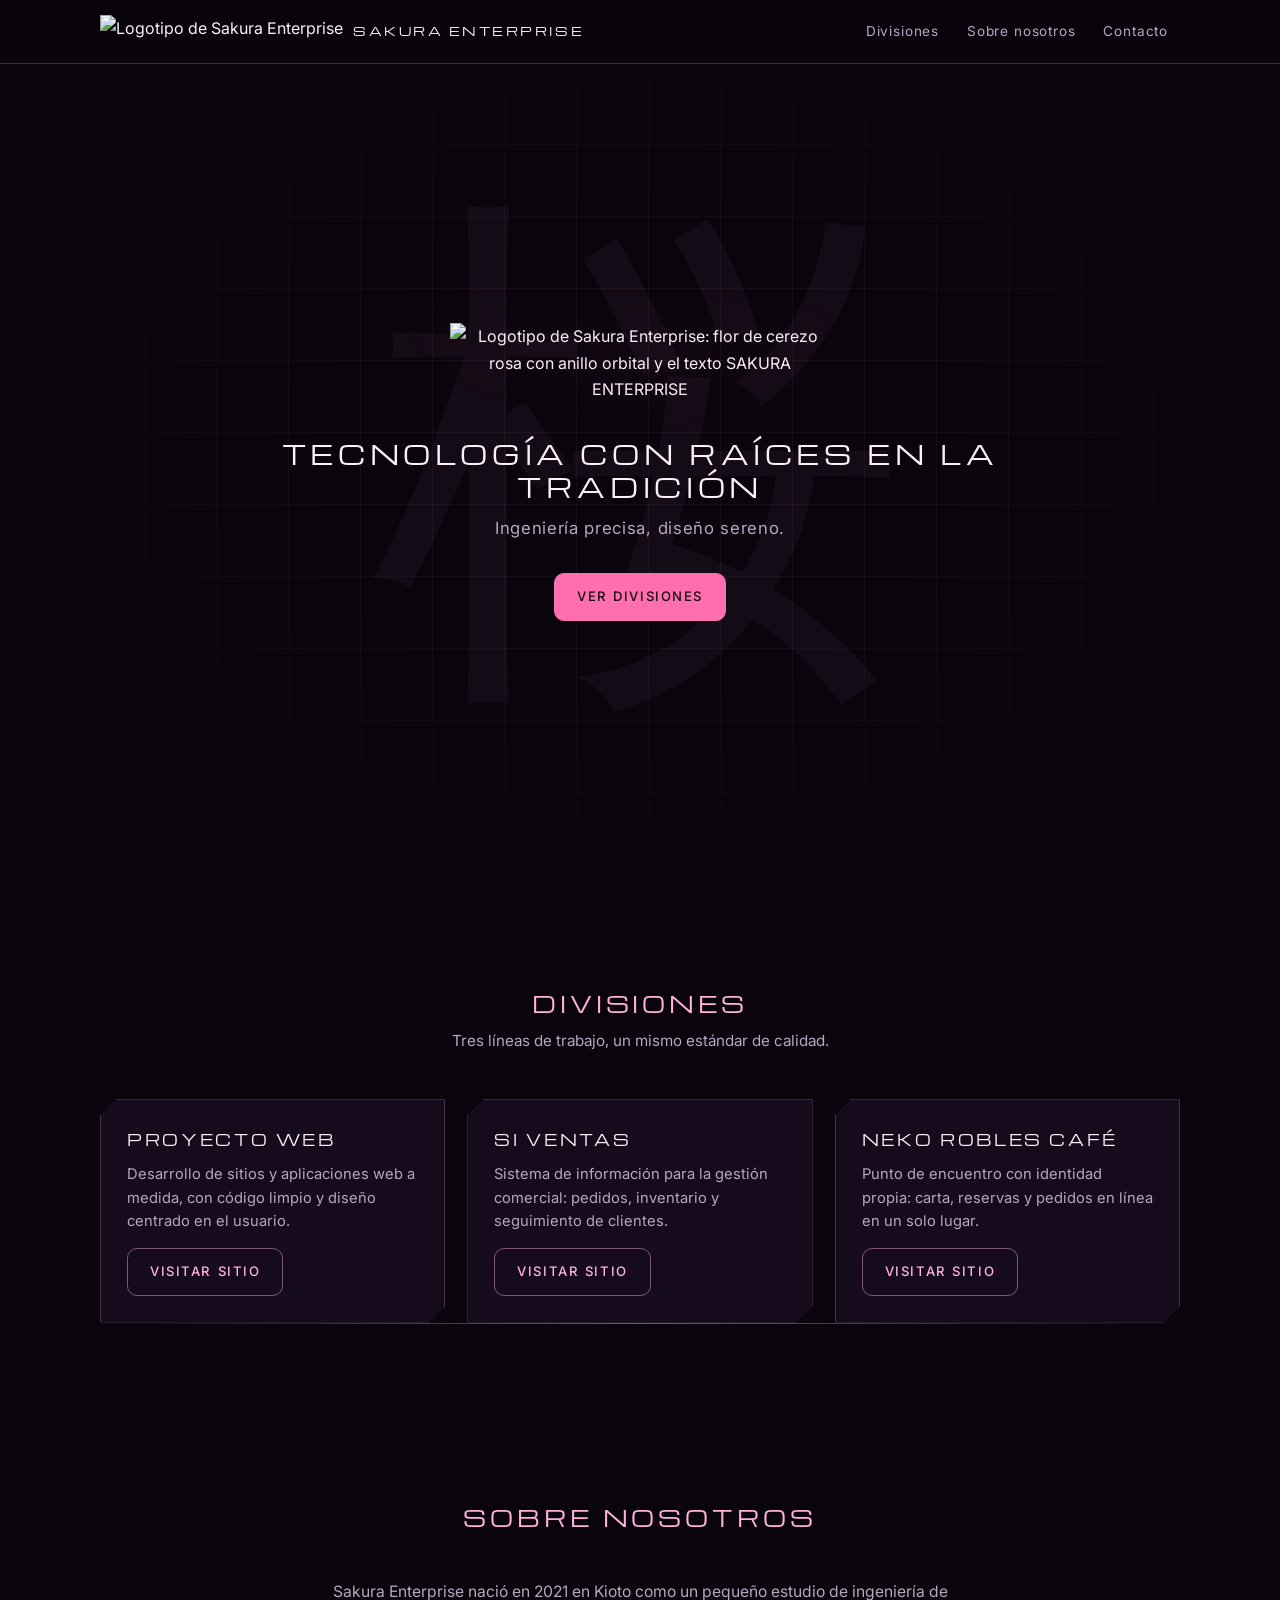
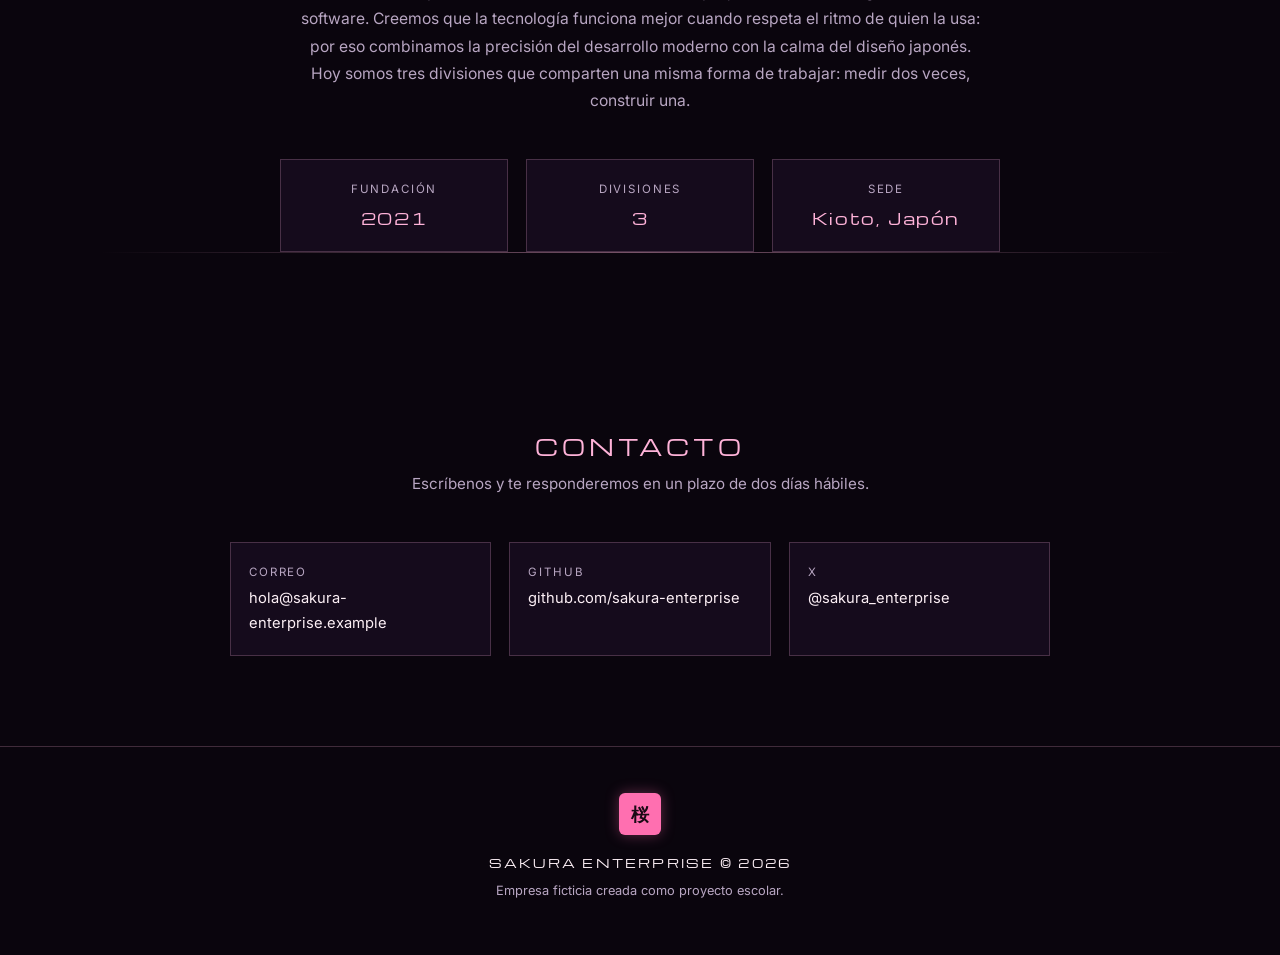
==== sakura-enterprise/index.html @ b8ed8c40 "Add files via upload" ====
<!DOCTYPE html>
<!--
  ============================================================
  Sakura Enterprise — Portal principal (single page)
  ------------------------------------------------------------
  Archivos: index.html · style.css · script.js · logo.png
  Sin frameworks: solo HTML, CSS y un poco de JavaScript.
  Listo para publicar en GitHub Pages.
  ============================================================
-->
<html lang="es">
<head>
  <meta charset="UTF-8">
  <meta name="viewport" content="width=device-width, initial-scale=1.0">
  <title>Sakura Enterprise — Portal</title>
  <meta name="description" content="Sakura Enterprise: tecnología con raíces en la tradición. Portal principal de nuestras divisiones.">

  <!-- Favicon: usa el mismo logo -->
  <link rel="icon" type="image/png" href="logo.png">

  <!-- Tipografías de Google Fonts:
       Michroma  -> títulos (geométrica ancha, como el logo)
       Inter     -> texto corrido (sans-serif sobria) -->
  <link rel="preconnect" href="https://fonts.googleapis.com">
  <link rel="preconnect" href="https://fonts.gstatic.com" crossorigin>
  <link href="https://fonts.googleapis.com/css2?family=Michroma&family=Inter:wght@400;500;600&display=swap" rel="stylesheet">

  <link rel="stylesheet" href="style.css">
</head>
<body>

  <!-- ============ ENCABEZADO FIJO ============ -->
  <header class="site-header" id="inicio">
    <div class="header-inner">
      <a class="brand" href="#inicio" aria-label="Sakura Enterprise, ir al inicio">
        <!-- Logo pequeño en el encabezado -->
        <img class="brand-logo" src="logo.png" alt="Logotipo de Sakura Enterprise">
        <span class="brand-name">SAKURA&nbsp;ENTERPRISE</span>
      </a>

      <nav class="site-nav" aria-label="Navegación principal">
        <a href="#divisiones">Divisiones</a>
        <a href="#nosotros">Sobre nosotros</a>
        <a href="#contacto">Contacto</a>
      </nav>
    </div>
  </header>

  <!-- ============ HERO ============ -->
  <section class="hero" aria-labelledby="hero-title">
    <!-- Kanji decorativo muy tenue en el fondo -->
    <span class="hero-kanji" aria-hidden="true">桜</span>

    <!-- Contenedor de pétalos que caen (lo rellena script.js) -->
    <div class="petals" id="petals" aria-hidden="true"></div>

    <div class="hero-content">
      <!-- Logo grande centrado -->
      <img class="hero-logo" src="logo.png"
           alt="Logotipo de Sakura Enterprise: flor de cerezo rosa con anillo orbital y el texto SAKURA ENTERPRISE">

      <h1 class="hero-title" id="hero-title">Tecnología con raíces en la tradición</h1>
      <p class="hero-sub">Ingeniería precisa, diseño sereno.</p>

      <a class="btn btn-primary" href="#divisiones">Ver divisiones</a>
    </div>
  </section>

  <!-- ============ DIVISIONES ============ -->
  <section class="section" id="divisiones" aria-labelledby="divisiones-title">
    <div class="section-head">
      <h2 class="section-title" id="divisiones-title">Divisiones</h2>
      <p class="section-sub">Tres líneas de trabajo, un mismo estándar de calidad.</p>
    </div>

    <div class="cards">

      <!-- Tarjeta: Proyecto Web -->
      <article class="card">
        <h3 class="card-title">Proyecto Web</h3>
        <!-- Descripción editable: cambia solo esta línea de texto -->
        <p class="card-text">Desarrollo de sitios y aplicaciones web a medida, con código limpio y diseño centrado en el usuario.</p>
        <a class="btn btn-outline" href="https://lemichiw-cyber.github.io/proyecto_web/">Visitar sitio</a>
      </article>

      <!-- Tarjeta: SI Ventas -->
      <article class="card">
        <h3 class="card-title">SI Ventas</h3>
        <p class="card-text">Sistema de información para la gestión comercial: pedidos, inventario y seguimiento de clientes.</p>
        <a class="btn btn-outline" href="https://lemichiw-cyber.github.io/si-ventas-/">Visitar sitio</a>
      </article>

      <!-- Tarjeta: Neko Robles Café -->
      <article class="card">
        <h3 class="card-title">Neko Robles Café</h3>
        <p class="card-text">Punto de encuentro con identidad propia: carta, reservas y pedidos en línea en un solo lugar.</p>
        <a class="btn btn-outline" href="https://lemichiw-cyber.github.io/neko-robles-cafe/">Visitar sitio</a>
      </article>

    </div>
  </section>

  <!-- ============ SOBRE NOSOTROS ============ -->
  <section class="section" id="nosotros" aria-labelledby="nosotros-title">
    <div class="section-head">
      <h2 class="section-title" id="nosotros-title">Sobre nosotros</h2>
    </div>

    <p class="about-text">
      Sakura Enterprise nació en 2021 en Kioto como un pequeño estudio de ingeniería de software.
      Creemos que la tecnología funciona mejor cuando respeta el ritmo de quien la usa: por eso
      combinamos la precisión del desarrollo moderno con la calma del diseño japonés. Hoy somos
      tres divisiones que comparten una misma forma de trabajar: medir dos veces, construir una.
    </p>

    <!-- Tres datos clave -->
    <dl class="stats">
      <div class="stat">
        <dt class="stat-label">Fundación</dt>
        <dd class="stat-value">2021</dd>
      </div>
      <div class="stat">
        <dt class="stat-label">Divisiones</dt>
        <dd class="stat-value">3</dd>
      </div>
      <div class="stat">
        <dt class="stat-label">Sede</dt>
        <dd class="stat-value">Kioto, Japón</dd>
      </div>
    </dl>
  </section>

  <!-- ============ CONTACTO ============ -->
  <section class="section" id="contacto" aria-labelledby="contacto-title">
    <div class="section-head">
      <h2 class="section-title" id="contacto-title">Contacto</h2>
      <p class="section-sub">Escríbenos y te responderemos en un plazo de dos días hábiles.</p>
    </div>

    <div class="contact-grid">
      <a class="contact-item" href="mailto:hola@sakura-enterprise.example">
        <span class="contact-label">Correo</span>
        <span class="contact-value">hola@sakura-enterprise.example</span>
      </a>
      <a class="contact-item" href="https://github.com/" target="_blank" rel="noopener">
        <span class="contact-label">GitHub</span>
        <span class="contact-value">github.com/sakura-enterprise</span>
      </a>
      <a class="contact-item" href="https://x.com/" target="_blank" rel="noopener">
        <span class="contact-label">X</span>
        <span class="contact-value">@sakura_enterprise</span>
      </a>
    </div>
  </section>

  <!-- ============ PIE DE PÁGINA ============ -->
  <footer class="site-footer">
    <!-- Sello hanko: cuadrado rosa con el kanji 桜 -->
    <span class="hanko" aria-hidden="true">桜</span>

    <p class="footer-copy">Sakura Enterprise © 2026</p>
    <p class="footer-note">Empresa ficticia creada como proyecto escolar.</p>
  </footer>

  <script src="script.js"></script>
</body>
</html>
---- sakura-enterprise/style.css ----
/* ============================================================
   Sakura Enterprise — Hoja de estilos
   ------------------------------------------------------------
   Paleta y tipografía definidas como variables en :root.
   Sin frameworks: solo CSS moderno (custom properties,
   grid, flexbox, clamp() y media queries).
   ============================================================ */

/* ---------- 1. VARIABLES ---------- */
:root {
  /* Colores principales (paleta del logo) */
  --bg:            #0A050D;  /* fondo negro violáceo */
  --surface:       #150B1C;  /* superficies morado muy oscuro */
  --surface-2:     #1C1024;  /* superficie un poco más clara (hover) */

  --accent:        #FFB3D9;  /* rosa sakura claro */
  --accent-strong: #FF6FB0;  /* rosa sakura intenso */
  --accent-dim:    rgba(255, 179, 217, 0.14);  /* acento muy suave */

  --text:          #FCEFF5;  /* texto principal, blanco rosado */
  --text-muted:    #B8A6C2;  /* texto secundario, gris lavanda */

  /* Líneas y brillos */
  --line:          rgba(255, 179, 217, 0.22);  /* borde fino rosa */
  --line-strong:   rgba(255, 179, 217, 0.45);
  --glow:          0 0 18px rgba(255, 111, 176, 0.28);

  /* Tipografías */
  --font-title:    'Michroma', 'Orbitron', system-ui, sans-serif;
  --font-body:     'Inter', 'DM Sans', system-ui, sans-serif;

  /* Ritmo y medidas */
  --maxw:          1120px;   /* ancho máximo del contenido */
  --radius:        14px;
  --header-h:      64px;
}

/* ---------- 2. RESET BÁSICO ---------- */
*,
*::before,
*::after { box-sizing: border-box; }

html {
  /* Desplazamiento suave entre secciones (menos de 80 caracteres por línea) */
  scroll-behavior: smooth;
  scroll-padding-top: calc(var(--header-h) + 16px);
}

body {
  margin: 0;
  background-color: var(--bg);
  color: var(--text);
  font-family: var(--font-body);
  font-size: 1rem;
  line-height: 1.65;
  -webkit-font-smoothing: antialiased;
}

img { max-width: 100%; display: block; }

a { color: inherit; text-decoration: none; }

h1, h2, h3 {
  font-family: var(--font-title);
  font-weight: 400;
  /* Títulos con mucho espaciado entre letras */
  letter-spacing: 0.18em;
  text-transform: uppercase;
  line-height: 1.3;
  margin: 0;
}

/* Foco visible con teclado (accesibilidad) */
:focus-visible {
  outline: 2px solid var(--accent);
  outline-offset: 3px;
  border-radius: 4px;
}

/* ---------- 3. ENCABEZADO ---------- */
.site-header {
  position: fixed;
  inset: 0 0 auto 0;
  height: var(--header-h);
  z-index: 100;
  background: rgba(10, 5, 13, 0.82);
  backdrop-filter: blur(10px);
  border-bottom: 1px solid var(--line);
}

.header-inner {
  max-width: var(--maxw);
  height: 100%;
  margin: 0 auto;
  padding: 0 20px;
  display: flex;
  align-items: center;
  justify-content: space-between;
  gap: 16px;
}

.brand {
  display: flex;
  align-items: center;
  gap: 10px;
  min-width: 0;
}

.brand-logo {
  height: 34px;
  width: auto;          /* no deformar el logo */
  flex-shrink: 0;
}

.brand-name {
  font-family: var(--font-title);
  font-size: 0.72rem;
  letter-spacing: 0.22em;
  color: var(--text);
  white-space: nowrap;
  overflow: hidden;
  text-overflow: ellipsis;
}

.site-nav {
  display: flex;
  align-items: center;
  gap: 4px;
}

.site-nav a {
  font-size: 0.85rem;
  letter-spacing: 0.06em;
  color: var(--text-muted);
  padding: 8px 12px;
  border-radius: 8px;
  transition: color 0.2s ease, background-color 0.2s ease;
}

.site-nav a:hover {
  color: var(--accent);
  background: var(--accent-dim);
}

/* ---------- 4. HERO ---------- */
.hero {
  position: relative;
  min-height: 100vh;
  min-height: 100svh;
  display: flex;
  align-items: center;
  justify-content: center;
  text-align: center;
  padding: calc(var(--header-h) + 40px) 20px 60px;
  overflow: hidden;
  isolation: isolate;
}

/* Kanji decorativo muy tenue en el fondo */
.hero-kanji {
  position: absolute;
  inset: 0;
  display: flex;
  align-items: center;
  justify-content: center;
  font-size: clamp(18rem, 42vw, 34rem);
  line-height: 1;
  color: rgba(255, 179, 217, 0.035);
  pointer-events: none;
  user-select: none;
  z-index: -2;
}

/* Rejilla fina tipo "shoji" */
.hero::before {
  content: "";
  position: absolute;
  inset: 0;
  z-index: -1;
  background-image:
    linear-gradient(to right, rgba(255, 179, 217, 0.05) 1px, transparent 1px),
    linear-gradient(to bottom, rgba(255, 179, 217, 0.05) 1px, transparent 1px);
  background-size: 72px 72px;
  mask-image: radial-gradient(ellipse at center, #000 30%, transparent 75%);
}

.hero-content {
  position: relative;
  max-width: 720px;
  /* Única animación de entrada de la página */
  animation: hero-in 1.1s ease-out both;
}

.hero-logo {
  width: clamp(220px, 46vw, 380px);
  margin: 0 auto 34px;
  /* El logo ya trae su resplandor; solo un realce suave */
  filter: drop-shadow(0 0 26px rgba(255, 111, 176, 0.22));
}

.hero-title {
  font-size: clamp(1.05rem, 3.4vw, 1.6rem);
  color: var(--text);
  margin-bottom: 12px;
}

.hero-sub {
  color: var(--text-muted);
  font-size: clamp(0.9rem, 2.2vw, 1.05rem);
  letter-spacing: 0.04em;
  margin: 0 0 30px;
}

/* Pétalos (posicionados por script.js) */
.petals {
  position: absolute;
  inset: 0;
  overflow: hidden;
  pointer-events: none;
  z-index: -1;
}

.petal {
  position: absolute;
  top: -6%;
  width: 12px;
  height: 12px;
  border-radius: 60% 0 60% 0;   /* forma de pétalo */
  background: var(--accent);
  opacity: 0.28;
  animation: petal-fall linear infinite;
}

@keyframes petal-fall {
  0%   { transform: translate3d(0, -10vh, 0) rotate(0deg); }
  100% { transform: translate3d(-8vw, 112vh, 0) rotate(340deg); }
}

@keyframes hero-in {
  from { opacity: 0; transform: translateY(18px); }
  to   { opacity: 1; transform: translateY(0); }
}

/* ---------- 5. SECCIONES ---------- */
.section {
  max-width: var(--maxw);
  margin: 0 auto;
  padding: 90px 20px;
}

.section-head {
  text-align: center;
  margin-bottom: 46px;
}

.section-title {
  font-size: clamp(1rem, 3vw, 1.35rem);
  color: var(--accent);
  margin-bottom: 10px;
}

.section-sub {
  color: var(--text-muted);
  font-size: 0.95rem;
  margin: 0;
}

/* Línea de luz fina como separador */
.section::after {
  content: "";
  display: block;
  max-width: var(--maxw);
  height: 1px;
  margin: 0 auto;
  background: linear-gradient(
    to right,
    transparent,
    var(--line-strong),
    transparent
  );
}

.section:last-of-type::after { display: none; }

/* ---------- 6. TARJETAS ---------- */
.cards {
  display: grid;
  grid-template-columns: repeat(auto-fit, minmax(260px, 1fr));
  gap: 22px;
}

.card {
  position: relative;
  background: var(--surface);
  border: 1px solid var(--line);
  padding: 30px 26px 26px;
  display: flex;
  flex-direction: column;
  gap: 14px;
  /* Esquinas achaflanadas (toque futurista) */
  clip-path: polygon(16px 0, 100% 0, 100% calc(100% - 16px), calc(100% - 16px) 100%, 0 100%, 0 16px);
  transition: border-color 0.25s ease, box-shadow 0.25s ease, transform 0.25s ease;
}

.card:hover {
  border-color: var(--line-strong);
  box-shadow: var(--glow);
  transform: translateY(-3px);
}

.card-title {
  font-size: 0.92rem;
  color: var(--text);
}

.card-text {
  color: var(--text-muted);
  font-size: 0.92rem;
  line-height: 1.6;
  margin: 0;
  flex-grow: 1;
}

/* ---------- 7. BOTONES ---------- */
.btn {
  display: inline-flex;
  align-items: center;
  justify-content: center;
  gap: 8px;
  font-family: var(--font-body);
  font-size: 0.82rem;
  font-weight: 500;
  letter-spacing: 0.12em;
  text-transform: uppercase;
  padding: 12px 22px;
  border-radius: 10px;
  cursor: pointer;
  transition: background-color 0.2s ease, color 0.2s ease,
              border-color 0.2s ease, box-shadow 0.2s ease;
}

.btn-primary {
  background: var(--accent-strong);
  color: #1A0A14;
  border: 1px solid var(--accent-strong);
}

.btn-primary:hover {
  background: var(--accent);
  border-color: var(--accent);
  box-shadow: var(--glow);
}

.btn-outline {
  background: transparent;
  color: var(--accent);
  border: 1px solid var(--line-strong);
  align-self: flex-start;
}

.btn-outline:hover {
  background: var(--accent-dim);
  border-color: var(--accent);
  box-shadow: var(--glow);
}

/* ---------- 8. SOBRE NOSOTROS ---------- */
.about-text {
  max-width: 680px;
  margin: 0 auto 44px;
  color: var(--text-muted);
  font-size: 0.98rem;
  line-height: 1.75;
  text-align: center;
}

.stats {
  display: grid;
  grid-template-columns: repeat(auto-fit, minmax(160px, 1fr));
  gap: 18px;
  max-width: 720px;
  margin: 0 auto;
  padding: 0;
}

.stat {
  background: var(--surface);
  border: 1px solid var(--line);
  padding: 20px 16px;
  text-align: center;
}

.stat-label {
  font-size: 0.72rem;
  letter-spacing: 0.16em;
  text-transform: uppercase;
  color: var(--text-muted);
  margin-bottom: 6px;
}

.stat-value {
  margin: 0;
  font-family: var(--font-title);
  font-size: 1rem;
  letter-spacing: 0.1em;
  color: var(--accent);
}

/* ---------- 9. CONTACTO ---------- */
.contact-grid {
  display: grid;
  grid-template-columns: repeat(auto-fit, minmax(220px, 1fr));
  gap: 18px;
  max-width: 820px;
  margin: 0 auto;
}

.contact-item {
  background: var(--surface);
  border: 1px solid var(--line);
  padding: 20px 18px;
  display: flex;
  flex-direction: column;
  gap: 4px;
  transition: border-color 0.25s ease, box-shadow 0.25s ease;
}

.contact-item:hover {
  border-color: var(--line-strong);
  box-shadow: var(--glow);
}

.contact-label {
  font-size: 0.72rem;
  letter-spacing: 0.16em;
  text-transform: uppercase;
  color: var(--text-muted);
}

.contact-value {
  font-size: 0.92rem;
  color: var(--text);
  word-break: break-word;
}

/* ---------- 10. PIE DE PÁGINA ---------- */
.site-footer {
  border-top: 1px solid var(--line);
  padding: 46px 20px 54px;
  text-align: center;
}

/* Sello hanko: cuadrado rosa con kanji */
.hanko {
  display: inline-flex;
  align-items: center;
  justify-content: center;
  width: 42px;
  height: 42px;
  margin-bottom: 18px;
  background: var(--accent-strong);
  color: #1A0A14;
  font-size: 1.15rem;
  font-weight: 600;
  border-radius: 6px;
  box-shadow: 0 0 14px rgba(255, 111, 176, 0.35);
}

.footer-copy {
  margin: 0 0 6px;
  font-family: var(--font-title);
  font-size: 0.78rem;
  letter-spacing: 0.18em;
  text-transform: uppercase;
  color: var(--text);
}

.footer-note {
  margin: 0;
  font-size: 0.8rem;
  color: var(--text-muted);
}

/* ---------- 11. RESPONSIVE ---------- */
@media (max-width: 720px) {
  :root { --header-h: 56px; }

  .brand-name { display: none; }          /* en móvil solo el logo */
  .brand-logo { height: 30px; }

  .site-nav a { padding: 8px 8px; font-size: 0.8rem; }

  .section { padding: 64px 18px; }
  .card { padding: 24px 20px 22px; }
}

@media (max-width: 420px) {
  .site-nav a { padding: 6px 5px; font-size: 0.76rem; letter-spacing: 0.02em; }
  .hero-logo { width: 200px; }
}

/* ---------- 12. MOVIMIENTO REDUCIDO ---------- */
/* Si el usuario pide menos movimiento: sin pétalos ni animaciones */
@media (prefers-reduced-motion: reduce) {
  html { scroll-behavior: auto; }

  .hero-content { animation: none; }

  .petal { display: none; }

  .card,
  .btn,
  .contact-item,
  .site-nav a { transition: none; }
}
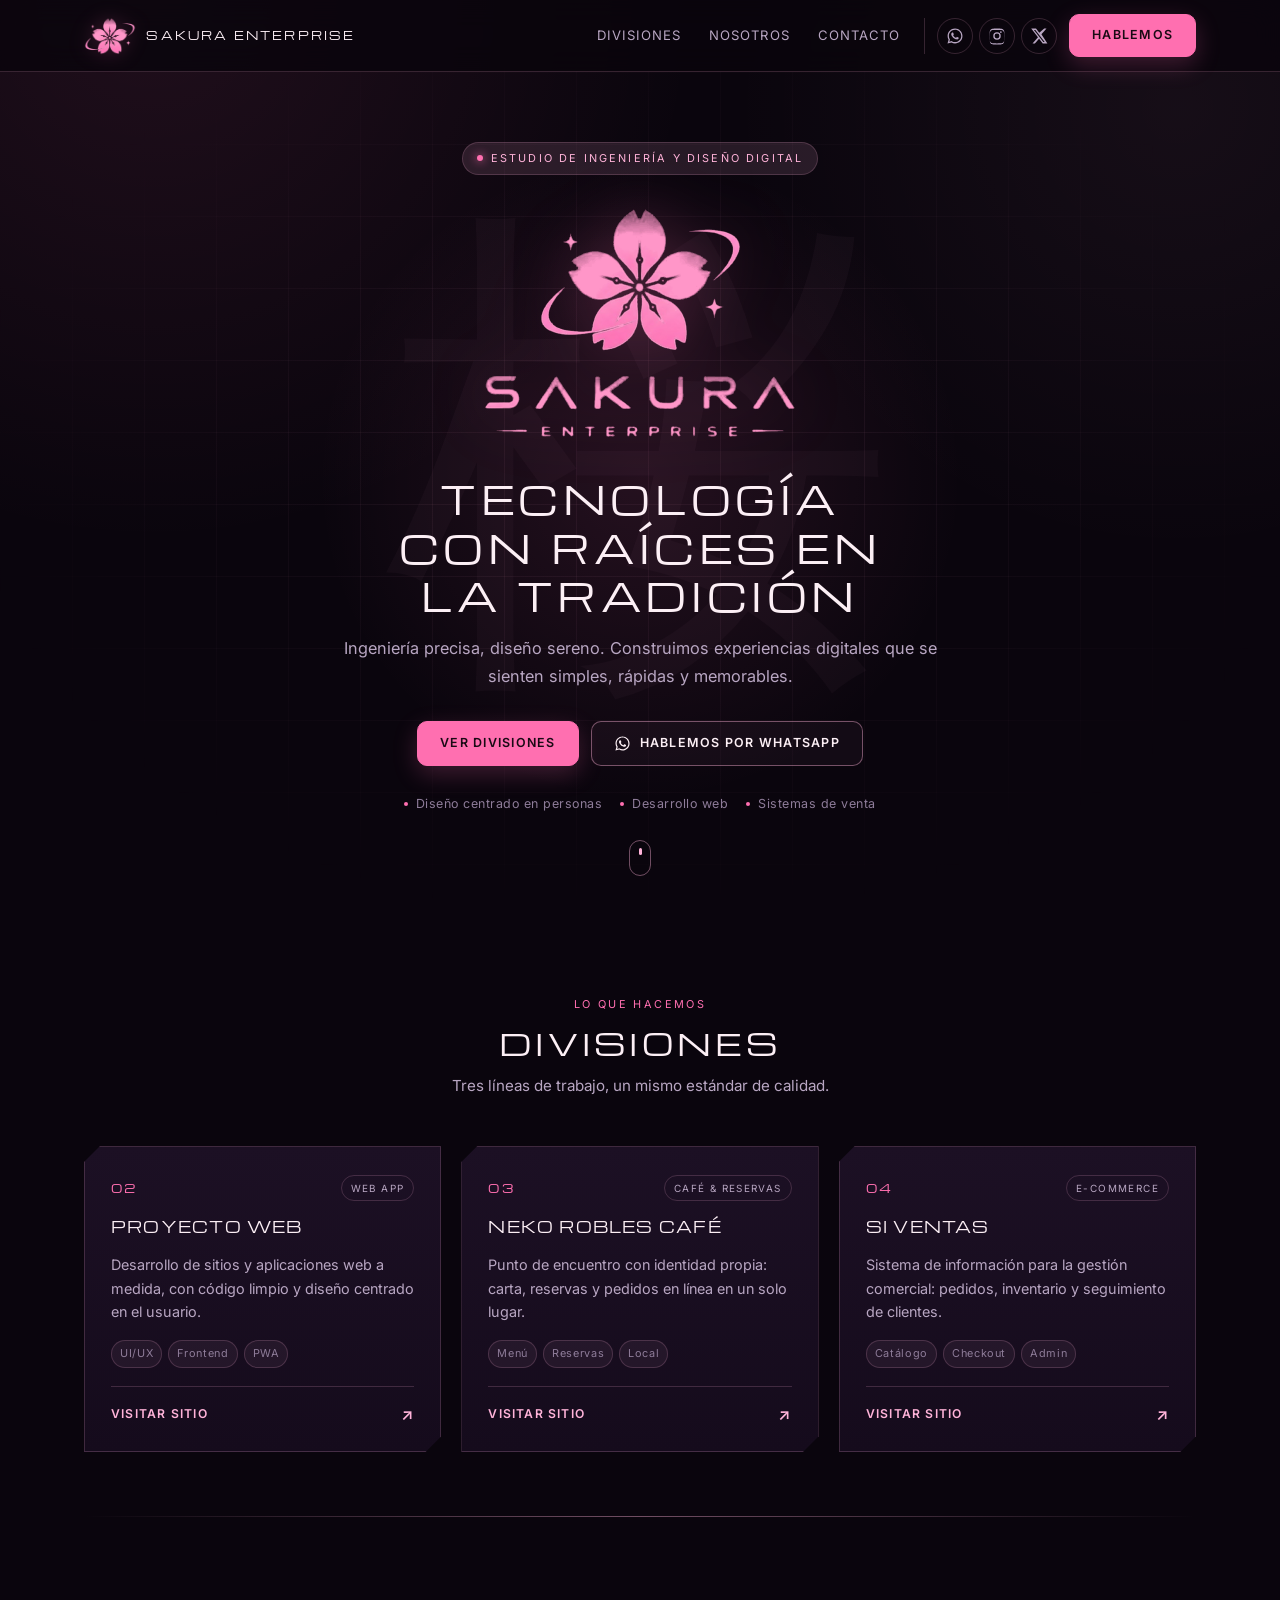
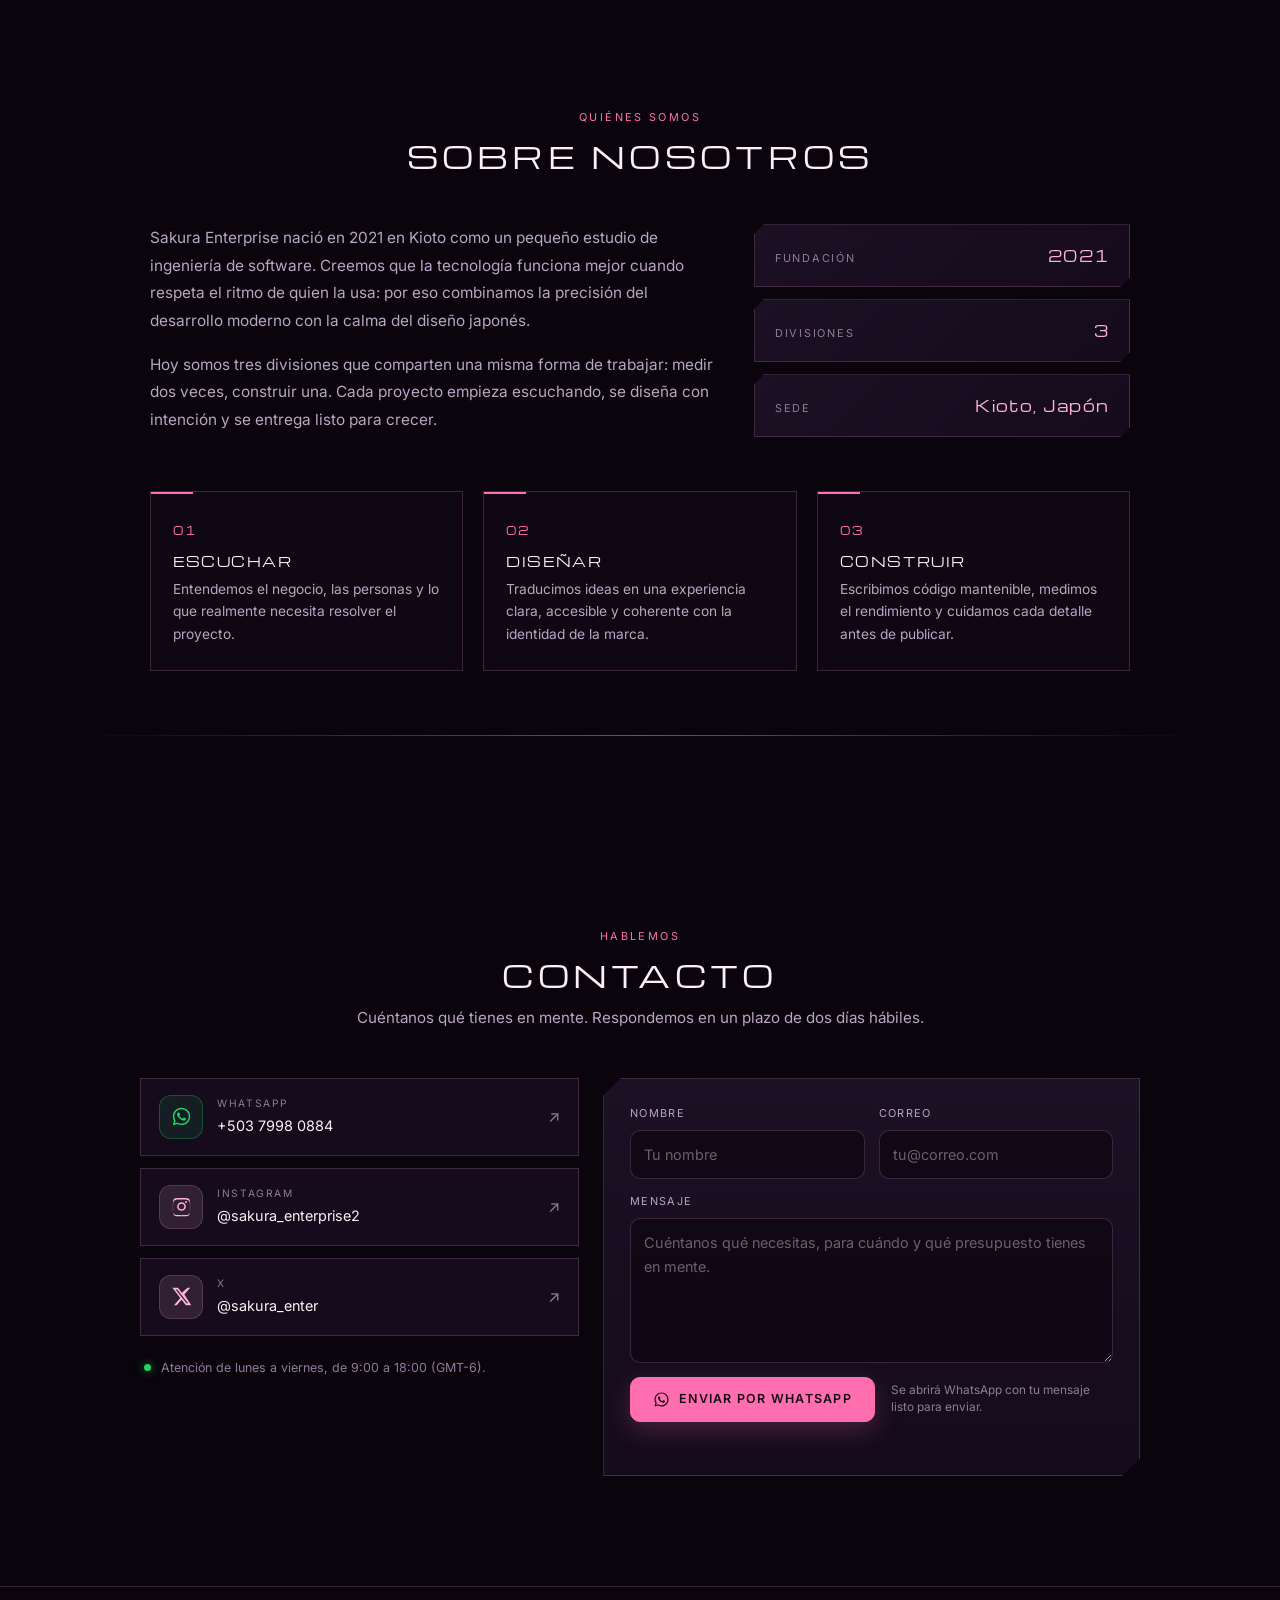
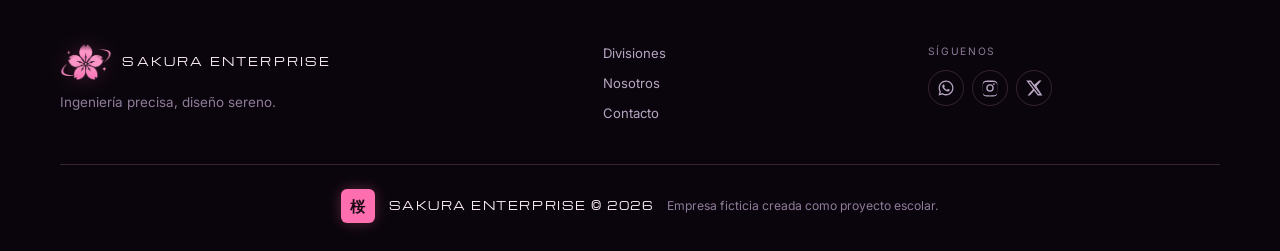
==== commit c0ce7aeb: "Mejora el portal Sakura Enterprise: marca, redes, menú móvil y SEO" ====
--- a/sakura-enterprise/index.html
+++ b/sakura-enterprise/index.html
@@ -3,164 +3,424 @@
   ============================================================
   Sakura Enterprise — Portal principal (single page)
   ------------------------------------------------------------
-  Archivos: index.html · style.css · script.js · logo.png
-  Sin frameworks: solo HTML, CSS y un poco de JavaScript.
-  Listo para publicar en GitHub Pages.
+  Archivos: index.html · style.css · script.js · assets/
+  Sin frameworks: solo HTML, CSS y JavaScript.
+  Publicado en GitHub Pages.
   ============================================================
 -->
 <html lang="es">
 <head>
   <meta charset="UTF-8">
   <meta name="viewport" content="width=device-width, initial-scale=1.0">
-  <title>Sakura Enterprise — Portal</title>
-  <meta name="description" content="Sakura Enterprise: tecnología con raíces en la tradición. Portal principal de nuestras divisiones.">
-
-  <!-- Favicon: usa el mismo logo -->
-  <link rel="icon" type="image/png" href="logo.png">
-
-  <!-- Tipografías de Google Fonts:
-       Michroma  -> títulos (geométrica ancha, como el logo)
-       Inter     -> texto corrido (sans-serif sobria) -->
+
+  <title>Sakura Enterprise — Tecnología con raíces en la tradición</title>
+  <meta name="description" content="Sakura Enterprise es un estudio de ingeniería y diseño digital. Creamos sitios web, sistemas de venta y experiencias locales con precisión, calma y atención al detalle.">
+  <meta name="author" content="Sakura Enterprise">
+  <meta name="robots" content="index, follow">
+  <meta name="theme-color" content="#0A050D">
+
+  <!-- URL canónica y compartir en redes -->
+  <link rel="canonical" href="https://lemichiw-cyber.github.io/la-base/sakura-enterprise/">
+
+  <meta property="og:type" content="website">
+  <meta property="og:locale" content="es_ES">
+  <meta property="og:site_name" content="Sakura Enterprise">
+  <meta property="og:title" content="Sakura Enterprise — Tecnología con raíces en la tradición">
+  <meta property="og:description" content="Ingeniería precisa, diseño sereno. Tres divisiones, un mismo estándar de calidad.">
+  <meta property="og:url" content="https://lemichiw-cyber.github.io/la-base/sakura-enterprise/">
+  <meta property="og:image" content="https://lemichiw-cyber.github.io/la-base/sakura-enterprise/assets/og-image.jpg">
+  <meta property="og:image:width" content="1200">
+  <meta property="og:image:height" content="630">
+  <meta property="og:image:alt" content="Banner de Sakura Enterprise con una flor de cerezo y el texto Tecnología con raíces en la tradición">
+
+  <meta name="twitter:card" content="summary_large_image">
+  <meta name="twitter:site" content="@sakura_enter">
+  <meta name="twitter:creator" content="@sakura_enter">
+  <meta name="twitter:title" content="Sakura Enterprise — Tecnología con raíces en la tradición">
+  <meta name="twitter:description" content="Ingeniería precisa, diseño sereno. Tres divisiones, un mismo estándar de calidad.">
+  <meta name="twitter:image" content="https://lemichiw-cyber.github.io/la-base/sakura-enterprise/assets/og-image.jpg">
+  <meta name="twitter:image:alt" content="Banner de Sakura Enterprise con una flor de cerezo y el texto Tecnología con raíces en la tradición">
+
+  <!-- Iconos y PWA -->
+  <link rel="icon" href="assets/favicon.ico" sizes="any">
+  <link rel="icon" type="image/png" sizes="32x32" href="assets/favicon-32.png">
+  <link rel="icon" type="image/png" sizes="64x64" href="assets/favicon-64.png">
+  <link rel="apple-touch-icon" href="assets/apple-touch-icon.png">
+  <link rel="manifest" href="site.webmanifest">
+
+  <!-- Tipografías: Michroma para títulos, Inter para texto -->
   <link rel="preconnect" href="https://fonts.googleapis.com">
   <link rel="preconnect" href="https://fonts.gstatic.com" crossorigin>
-  <link href="https://fonts.googleapis.com/css2?family=Michroma&family=Inter:wght@400;500;600&display=swap" rel="stylesheet">
-
+  <link href="https://fonts.googleapis.com/css2?family=Inter:wght@400;500;600;700&family=Michroma&display=swap" rel="stylesheet">
+
+  <script>document.documentElement.classList.add('js');</script>
   <link rel="stylesheet" href="style.css">
+
+  <!-- Datos estructurados para buscadores -->
+  <script type="application/ld+json">
+  {
+    "@context": "https://schema.org",
+    "@type": "Organization",
+    "name": "Sakura Enterprise",
+    "url": "https://lemichiw-cyber.github.io/la-base/sakura-enterprise/",
+    "logo": "https://lemichiw-cyber.github.io/la-base/sakura-enterprise/assets/logo.png",
+    "image": "https://lemichiw-cyber.github.io/la-base/sakura-enterprise/assets/og-image.jpg",
+    "description": "Estudio de ingeniería y diseño digital. Sitios web, sistemas de venta y experiencias locales.",
+    "sameAs": [
+      "https://www.instagram.com/sakura_enterprise2/",
+      "https://x.com/sakura_enter"
+    ],
+    "contactPoint": {
+      "@type": "ContactPoint",
+      "telephone": "+50379980884",
+      "contactType": "customer service",
+      "availableLanguage": ["es"]
+    }
+  }
+  </script>
 </head>
 <body>
+
+  <a class="skip-link" href="#contenido">Saltar al contenido</a>
 
   <!-- ============ ENCABEZADO FIJO ============ -->
   <header class="site-header" id="inicio">
     <div class="header-inner">
       <a class="brand" href="#inicio" aria-label="Sakura Enterprise, ir al inicio">
-        <!-- Logo pequeño en el encabezado -->
-        <img class="brand-logo" src="logo.png" alt="Logotipo de Sakura Enterprise">
-        <span class="brand-name">SAKURA&nbsp;ENTERPRISE</span>
+        <img class="brand-logo" src="assets/logo-icon.png" width="240" height="174"
+             alt="" decoding="async">
+        <span class="brand-name">SAKURA&nbsp;<span class="brand-name-enterprise">ENTERPRISE</span></span>
       </a>
 
-      <nav class="site-nav" aria-label="Navegación principal">
+      <button class="nav-toggle" type="button" aria-controls="site-nav" aria-expanded="false" aria-label="Abrir menú">
+        <span class="nav-toggle-box" aria-hidden="true">
+          <span></span><span></span><span></span>
+        </span>
+      </button>
+
+      <nav class="site-nav" id="site-nav" aria-label="Navegación principal">
         <a href="#divisiones">Divisiones</a>
-        <a href="#nosotros">Sobre nosotros</a>
+        <a href="#nosotros">Nosotros</a>
         <a href="#contacto">Contacto</a>
+
+        <div class="nav-socials" role="group" aria-label="Redes sociales">
+          <a class="icon-link" href="https://wa.me/50379980884?text=Hola%20Sakura%20Enterprise%2C%20quiero%20informaci%C3%B3n%20sobre%20sus%20servicios."
+             target="_blank" rel="noopener noreferrer" aria-label="WhatsApp de Sakura Enterprise">
+            <svg class="icon" viewBox="0 0 24 24" aria-hidden="true" focusable="false"><path d="M12.04 2C6.58 2 2.13 6.45 2.13 11.91c0 1.75.46 3.45 1.32 4.95L2 22l5.25-1.38a9.9 9.9 0 0 0 4.79 1.22h.01c5.46 0 9.91-4.45 9.91-9.91C21.96 6.45 17.5 2 12.04 2Zm0 18.15h-.01a8.2 8.2 0 0 1-4.18-1.15l-.3-.18-3.11.82.83-3.04-.2-.31a8.2 8.2 0 0 1-1.26-4.38c0-4.54 3.7-8.24 8.24-8.24 2.2 0 4.27.86 5.83 2.42a8.2 8.2 0 0 1 2.41 5.83c0 4.54-3.7 8.23-8.25 8.23Zm4.52-6.16c-.25-.12-1.47-.72-1.7-.8-.23-.08-.4-.12-.56.12-.17.25-.64.8-.78.96-.14.17-.29.19-.54.06-.25-.12-1.05-.39-2-1.23-.74-.66-1.24-1.47-1.38-1.72-.14-.25-.02-.38.11-.51.11-.11.25-.29.37-.43.12-.14.17-.25.25-.41.08-.17.04-.31-.02-.43-.06-.12-.56-1.34-.76-1.84-.2-.48-.4-.42-.56-.43h-.48c-.17 0-.43.06-.66.31-.23.25-.86.84-.86 2.05 0 1.21.88 2.38 1 2.54.12.17 1.73 2.64 4.19 3.7.59.25 1.05.4 1.41.51.59.19 1.13.16 1.56.1.48-.07 1.47-.6 1.68-1.18.21-.58.21-1.08.15-1.18-.06-.11-.23-.17-.48-.29Z"/></svg>
+          </a>
+          <a class="icon-link" href="https://www.instagram.com/sakura_enterprise2/"
+             target="_blank" rel="noopener noreferrer" aria-label="Instagram de Sakura Enterprise">
+            <svg class="icon" viewBox="0 0 24 24" aria-hidden="true" focusable="false"><path d="M12 2.16c3.2 0 3.58.01 4.85.07 1.17.05 1.8.25 2.23.42.56.22.96.48 1.38.9.42.42.68.82.9 1.38.17.43.37 1.06.42 2.23.06 1.27.07 1.65.07 4.85s-.01 3.58-.07 4.85c-.05 1.17-.25 1.8-.42 2.23-.22.56-.48.96-.9 1.38-.42.42-.82.68-1.38.9-.43.17-1.06.37-2.23.42-1.27.06-1.65.07-4.85.07s-3.58-.01-4.85-.07c-1.17-.05-1.8-.25-2.23-.42a3.7 3.7 0 0 1-1.38-.9 3.7 3.7 0 0 1-.9-1.38c-.17-.43-.37-1.06-.42-2.23-.06-1.27-.07-1.65-.07-4.85s.01-3.58.07-4.85c.05-1.17.25-1.8.42-2.23.22-.56.48-.96.9-1.38.42-.42.82-.68 1.38-.9.43-.17 1.06-.37 2.23-.42C8.42 2.17 8.8 2.16 12 2.16Zm0 1.8c-3.15 0-3.52.01-4.76.07-1.15.05-1.77.24-2.18.4-.55.21-.94.47-1.35.88-.41.41-.67.8-.88 1.35-.16.41-.35 1.03-.4 2.18-.06 1.24-.07 1.61-.07 4.76s.01 3.52.07 4.76c.05 1.15.24 1.77.4 2.18.21.55.47.94.88 1.35.41.41.8.67 1.35.88.41.16 1.03.35 2.18.4 1.24.06 1.61.07 4.76.07s3.52-.01 4.76-.07c1.15-.05 1.77-.24 2.18-.4.55-.21.94-.47 1.35-.88.41-.41.67-.8.88-1.35.16-.41.35-1.03.4-2.18.06-1.24.07-1.61.07-4.76s-.01-3.52-.07-4.76c-.05-1.15-.24-1.77-.4-2.18a3.6 3.6 0 0 0-.88-1.35 3.6 3.6 0 0 0-1.35-.88c-.41-.16-1.03-.35-2.18-.4-1.24-.06-1.61-.07-4.76-.07Zm0 3.06a4.98 4.98 0 1 1 0 9.96 4.98 4.98 0 0 1 0-9.96Zm0 8.21a3.23 3.23 0 1 0 0-6.46 3.23 3.23 0 0 0 0 6.46Zm6.34-8.4a1.16 1.16 0 1 1-2.32 0 1.16 1.16 0 0 1 2.32 0Z"/></svg>
+          </a>
+          <a class="icon-link" href="https://x.com/sakura_enter"
+             target="_blank" rel="noopener noreferrer" aria-label="X de Sakura Enterprise">
+            <svg class="icon" viewBox="0 0 24 24" aria-hidden="true" focusable="false"><path d="M18.9 2H22l-6.77 7.74L23.2 22h-6.23l-4.88-6.38L6.5 22H3.38l7.24-8.28L1.6 2h6.39l4.41 5.83L18.9 2Zm-1.1 17.84h1.72L7.1 3.96H5.25L17.8 19.84Z"/></svg>
+          </a>
+        </div>
+
+        <a class="btn btn-primary nav-cta" href="#contacto">Hablemos</a>
       </nav>
     </div>
   </header>
 
-  <!-- ============ HERO ============ -->
-  <section class="hero" aria-labelledby="hero-title">
-    <!-- Kanji decorativo muy tenue en el fondo -->
-    <span class="hero-kanji" aria-hidden="true">桜</span>
-
-    <!-- Contenedor de pétalos que caen (lo rellena script.js) -->
-    <div class="petals" id="petals" aria-hidden="true"></div>
-
-    <div class="hero-content">
-      <!-- Logo grande centrado -->
-      <img class="hero-logo" src="logo.png"
-           alt="Logotipo de Sakura Enterprise: flor de cerezo rosa con anillo orbital y el texto SAKURA ENTERPRISE">
-
-      <h1 class="hero-title" id="hero-title">Tecnología con raíces en la tradición</h1>
-      <p class="hero-sub">Ingeniería precisa, diseño sereno.</p>
-
-      <a class="btn btn-primary" href="#divisiones">Ver divisiones</a>
-    </div>
-  </section>
-
-  <!-- ============ DIVISIONES ============ -->
-  <section class="section" id="divisiones" aria-labelledby="divisiones-title">
-    <div class="section-head">
-      <h2 class="section-title" id="divisiones-title">Divisiones</h2>
-      <p class="section-sub">Tres líneas de trabajo, un mismo estándar de calidad.</p>
-    </div>
-
-    <div class="cards">
-
-      <!-- Tarjeta: Proyecto Web -->
-      <article class="card">
-        <h3 class="card-title">Proyecto Web</h3>
-        <!-- Descripción editable: cambia solo esta línea de texto -->
-        <p class="card-text">Desarrollo de sitios y aplicaciones web a medida, con código limpio y diseño centrado en el usuario.</p>
-        <a class="btn btn-outline" href="https://lemichiw-cyber.github.io/proyecto_web/">Visitar sitio</a>
-      </article>
-
-      <!-- Tarjeta: SI Ventas -->
-      <article class="card">
-        <h3 class="card-title">SI Ventas</h3>
-        <p class="card-text">Sistema de información para la gestión comercial: pedidos, inventario y seguimiento de clientes.</p>
-        <a class="btn btn-outline" href="https://lemichiw-cyber.github.io/si-ventas-/">Visitar sitio</a>
-      </article>
-
-      <!-- Tarjeta: Neko Robles Café -->
-      <article class="card">
-        <h3 class="card-title">Neko Robles Café</h3>
-        <p class="card-text">Punto de encuentro con identidad propia: carta, reservas y pedidos en línea en un solo lugar.</p>
-        <a class="btn btn-outline" href="https://lemichiw-cyber.github.io/neko-robles-cafe/">Visitar sitio</a>
-      </article>
-
-    </div>
-  </section>
-
-  <!-- ============ SOBRE NOSOTROS ============ -->
-  <section class="section" id="nosotros" aria-labelledby="nosotros-title">
-    <div class="section-head">
-      <h2 class="section-title" id="nosotros-title">Sobre nosotros</h2>
-    </div>
-
-    <p class="about-text">
-      Sakura Enterprise nació en 2021 en Kioto como un pequeño estudio de ingeniería de software.
-      Creemos que la tecnología funciona mejor cuando respeta el ritmo de quien la usa: por eso
-      combinamos la precisión del desarrollo moderno con la calma del diseño japonés. Hoy somos
-      tres divisiones que comparten una misma forma de trabajar: medir dos veces, construir una.
-    </p>
-
-    <!-- Tres datos clave -->
-    <dl class="stats">
-      <div class="stat">
-        <dt class="stat-label">Fundación</dt>
-        <dd class="stat-value">2021</dd>
-      </div>
-      <div class="stat">
-        <dt class="stat-label">Divisiones</dt>
-        <dd class="stat-value">3</dd>
-      </div>
-      <div class="stat">
-        <dt class="stat-label">Sede</dt>
-        <dd class="stat-value">Kioto, Japón</dd>
-      </div>
-    </dl>
-  </section>
-
-  <!-- ============ CONTACTO ============ -->
-  <section class="section" id="contacto" aria-labelledby="contacto-title">
-    <div class="section-head">
-      <h2 class="section-title" id="contacto-title">Contacto</h2>
-      <p class="section-sub">Escríbenos y te responderemos en un plazo de dos días hábiles.</p>
-    </div>
-
-    <div class="contact-grid">
-      <a class="contact-item" href="mailto:hola@sakura-enterprise.example">
-        <span class="contact-label">Correo</span>
-        <span class="contact-value">hola@sakura-enterprise.example</span>
+  <main id="contenido">
+
+    <!-- ============ HERO ============ -->
+    <section class="hero" aria-labelledby="hero-title">
+      <span class="hero-kanji" aria-hidden="true">桜</span>
+      <div class="petals" id="petals" aria-hidden="true"></div>
+
+      <div class="hero-content">
+        <p class="hero-eyebrow">Estudio de ingeniería y diseño digital</p>
+
+        <img class="hero-logo" src="assets/logo.png" width="660" height="496"
+             alt="Logotipo de Sakura Enterprise: flor de cerezo rosa con anillo orbital y el texto SAKURA ENTERPRISE"
+             fetchpriority="high">
+
+        <h1 class="hero-title" id="hero-title">Tecnología con raíces en la tradición</h1>
+        <p class="hero-sub">Ingeniería precisa, diseño sereno. Construimos experiencias digitales que se sienten simples, rápidas y memorables.</p>
+
+        <div class="hero-actions">
+          <a class="btn btn-primary" href="#divisiones">Ver divisiones</a>
+          <a class="btn btn-ghost" href="https://wa.me/50379980884?text=Hola%20Sakura%20Enterprise%2C%20quiero%20informaci%C3%B3n%20sobre%20sus%20servicios."
+             target="_blank" rel="noopener noreferrer">
+            <svg class="icon" viewBox="0 0 24 24" aria-hidden="true" focusable="false"><path d="M12.04 2C6.58 2 2.13 6.45 2.13 11.91c0 1.75.46 3.45 1.32 4.95L2 22l5.25-1.38a9.9 9.9 0 0 0 4.79 1.22h.01c5.46 0 9.91-4.45 9.91-9.91C21.96 6.45 17.5 2 12.04 2Zm0 18.15h-.01a8.2 8.2 0 0 1-4.18-1.15l-.3-.18-3.11.82.83-3.04-.2-.31a8.2 8.2 0 0 1-1.26-4.38c0-4.54 3.7-8.24 8.24-8.24 2.2 0 4.27.86 5.83 2.42a8.2 8.2 0 0 1 2.41 5.83c0 4.54-3.7 8.23-8.25 8.23Zm4.52-6.16c-.25-.12-1.47-.72-1.7-.8-.23-.08-.4-.12-.56.12-.17.25-.64.8-.78.96-.14.17-.29.19-.54.06-.25-.12-1.05-.39-2-1.23-.74-.66-1.24-1.47-1.38-1.72-.14-.25-.02-.38.11-.51.11-.11.25-.29.37-.43.12-.14.17-.25.25-.41.08-.17.04-.31-.02-.43-.06-.12-.56-1.34-.76-1.84-.2-.48-.4-.42-.56-.43h-.48c-.17 0-.43.06-.66.31-.23.25-.86.84-.86 2.05 0 1.21.88 2.38 1 2.54.12.17 1.73 2.64 4.19 3.7.59.25 1.05.4 1.41.51.59.19 1.13.16 1.56.1.48-.07 1.47-.6 1.68-1.18.21-.58.21-1.08.15-1.18-.06-.11-.23-.17-.48-.29Z"/></svg>
+            Hablemos por WhatsApp
+          </a>
+        </div>
+
+        <ul class="hero-tags" aria-label="Especialidades">
+          <li>Diseño centrado en personas</li>
+          <li>Desarrollo web</li>
+          <li>Sistemas de venta</li>
+        </ul>
+      </div>
+
+      <a class="hero-scroll" href="#divisiones" aria-label="Bajar a las divisiones">
+        <span aria-hidden="true"></span>
       </a>
-      <a class="contact-item" href="https://github.com/" target="_blank" rel="noopener">
-        <span class="contact-label">GitHub</span>
-        <span class="contact-value">github.com/sakura-enterprise</span>
-      </a>
-      <a class="contact-item" href="https://x.com/" target="_blank" rel="noopener">
-        <span class="contact-label">X</span>
-        <span class="contact-value">@sakura_enterprise</span>
-      </a>
-    </div>
-  </section>
+    </section>
+
+    <!-- ============ DIVISIONES ============ -->
+    <section class="section" id="divisiones" aria-labelledby="divisiones-title">
+      <div class="section-head">
+        <p class="section-eyebrow">Lo que hacemos</p>
+        <h2 class="section-title" id="divisiones-title">Divisiones</h2>
+        <p class="section-sub">Tres líneas de trabajo, un mismo estándar de calidad.</p>
+      </div>
+
+      <div class="cards">
+
+        <article class="card">
+          <div class="card-top">
+            <span class="card-index" aria-hidden="true">02</span>
+            <span class="card-badge">Web app</span>
+          </div>
+          <h3 class="card-title">Proyecto Web</h3>
+          <p class="card-text">Desarrollo de sitios y aplicaciones web a medida, con código limpio y diseño centrado en el usuario.</p>
+          <ul class="card-tags" aria-label="Especialidades de Proyecto Web">
+            <li>UI/UX</li>
+            <li>Frontend</li>
+            <li>PWA</li>
+          </ul>
+          <a class="card-link" href="https://lemichiw-cyber.github.io/proyecto_web/"
+             target="_blank" rel="noopener noreferrer">
+            Visitar sitio <span aria-hidden="true">↗</span>
+          </a>
+        </article>
+
+        <article class="card">
+          <div class="card-top">
+            <span class="card-index" aria-hidden="true">03</span>
+            <span class="card-badge">Café &amp; reservas</span>
+          </div>
+          <h3 class="card-title">Neko Robles Café</h3>
+          <p class="card-text">Punto de encuentro con identidad propia: carta, reservas y pedidos en línea en un solo lugar.</p>
+          <ul class="card-tags" aria-label="Especialidades de Neko Robles Café">
+            <li>Menú</li>
+            <li>Reservas</li>
+            <li>Local</li>
+          </ul>
+          <a class="card-link" href="https://lemichiw-cyber.github.io/neko-robles-cafe/"
+             target="_blank" rel="noopener noreferrer">
+            Visitar sitio <span aria-hidden="true">↗</span>
+          </a>
+        </article>
+
+        <article class="card">
+          <div class="card-top">
+            <span class="card-index" aria-hidden="true">04</span>
+            <span class="card-badge">E-commerce</span>
+          </div>
+          <h3 class="card-title">SI Ventas</h3>
+          <p class="card-text">Sistema de información para la gestión comercial: pedidos, inventario y seguimiento de clientes.</p>
+          <ul class="card-tags" aria-label="Especialidades de SI Ventas">
+            <li>Catálogo</li>
+            <li>Checkout</li>
+            <li>Admin</li>
+          </ul>
+          <a class="card-link" href="https://lemichiw-cyber.github.io/si-ventas-/"
+             target="_blank" rel="noopener noreferrer">
+            Visitar sitio <span aria-hidden="true">↗</span>
+          </a>
+        </article>
+
+      </div>
+    </section>
+
+    <!-- ============ SOBRE NOSOTROS ============ -->
+    <section class="section" id="nosotros" aria-labelledby="nosotros-title">
+      <div class="section-head">
+        <p class="section-eyebrow">Quiénes somos</p>
+        <h2 class="section-title" id="nosotros-title">Sobre nosotros</h2>
+      </div>
+
+      <div class="about-grid">
+        <div class="about-copy">
+          <p>
+            Sakura Enterprise nació en 2021 en Kioto como un pequeño estudio de ingeniería de software.
+            Creemos que la tecnología funciona mejor cuando respeta el ritmo de quien la usa: por eso
+            combinamos la precisión del desarrollo moderno con la calma del diseño japonés.
+          </p>
+          <p>
+            Hoy somos tres divisiones que comparten una misma forma de trabajar: medir dos veces,
+            construir una. Cada proyecto empieza escuchando, se diseña con intención y se entrega
+            listo para crecer.
+          </p>
+        </div>
+
+        <dl class="stats">
+          <div class="stat">
+            <dt class="stat-label">Fundación</dt>
+            <dd class="stat-value">2021</dd>
+          </div>
+          <div class="stat">
+            <dt class="stat-label">Divisiones</dt>
+            <dd class="stat-value">3</dd>
+          </div>
+          <div class="stat">
+            <dt class="stat-label">Sede</dt>
+            <dd class="stat-value">Kioto, Japón</dd>
+          </div>
+        </dl>
+      </div>
+
+      <ol class="process" aria-label="Nuestro proceso de trabajo">
+        <li class="process-step">
+          <span class="process-number" aria-hidden="true">01</span>
+          <h3>Escuchar</h3>
+          <p>Entendemos el negocio, las personas y lo que realmente necesita resolver el proyecto.</p>
+        </li>
+        <li class="process-step">
+          <span class="process-number" aria-hidden="true">02</span>
+          <h3>Diseñar</h3>
+          <p>Traducimos ideas en una experiencia clara, accesible y coherente con la identidad de la marca.</p>
+        </li>
+        <li class="process-step">
+          <span class="process-number" aria-hidden="true">03</span>
+          <h3>Construir</h3>
+          <p>Escribimos código mantenible, medimos el rendimiento y cuidamos cada detalle antes de publicar.</p>
+        </li>
+      </ol>
+    </section>
+
+    <!-- ============ CONTACTO ============ -->
+    <section class="section section-contact" id="contacto" aria-labelledby="contacto-title">
+      <div class="section-head">
+        <p class="section-eyebrow">Hablemos</p>
+        <h2 class="section-title" id="contacto-title">Contacto</h2>
+        <p class="section-sub">Cuéntanos qué tienes en mente. Respondemos en un plazo de dos días hábiles.</p>
+      </div>
+
+      <div class="contact-layout">
+        <div class="contact-list">
+          <a class="contact-card" href="https://wa.me/50379980884?text=Hola%20Sakura%20Enterprise%2C%20quiero%20informaci%C3%B3n%20sobre%20sus%20servicios."
+             target="_blank" rel="noopener noreferrer">
+            <span class="contact-icon contact-icon--wa" aria-hidden="true">
+              <svg class="icon" viewBox="0 0 24 24" focusable="false"><path d="M12.04 2C6.58 2 2.13 6.45 2.13 11.91c0 1.75.46 3.45 1.32 4.95L2 22l5.25-1.38a9.9 9.9 0 0 0 4.79 1.22h.01c5.46 0 9.91-4.45 9.91-9.91C21.96 6.45 17.5 2 12.04 2Zm0 18.15h-.01a8.2 8.2 0 0 1-4.18-1.15l-.3-.18-3.11.82.83-3.04-.2-.31a8.2 8.2 0 0 1-1.26-4.38c0-4.54 3.7-8.24 8.24-8.24 2.2 0 4.27.86 5.83 2.42a8.2 8.2 0 0 1 2.41 5.83c0 4.54-3.7 8.23-8.25 8.23Zm4.52-6.16c-.25-.12-1.47-.72-1.7-.8-.23-.08-.4-.12-.56.12-.17.25-.64.8-.78.96-.14.17-.29.19-.54.06-.25-.12-1.05-.39-2-1.23-.74-.66-1.24-1.47-1.38-1.72-.14-.25-.02-.38.11-.51.11-.11.25-.29.37-.43.12-.14.17-.25.25-.41.08-.17.04-.31-.02-.43-.06-.12-.56-1.34-.76-1.84-.2-.48-.4-.42-.56-.43h-.48c-.17 0-.43.06-.66.31-.23.25-.86.84-.86 2.05 0 1.21.88 2.38 1 2.54.12.17 1.73 2.64 4.19 3.7.59.25 1.05.4 1.41.51.59.19 1.13.16 1.56.1.48-.07 1.47-.6 1.68-1.18.21-.58.21-1.08.15-1.18-.06-.11-.23-.17-.48-.29Z"/></svg>
+            </span>
+            <span class="contact-copy">
+              <span class="contact-label">WhatsApp</span>
+              <span class="contact-value">+503 7998 0884</span>
+            </span>
+            <span class="contact-arrow" aria-hidden="true">↗</span>
+          </a>
+
+          <a class="contact-card" href="https://www.instagram.com/sakura_enterprise2/"
+             target="_blank" rel="noopener noreferrer">
+            <span class="contact-icon" aria-hidden="true">
+              <svg class="icon" viewBox="0 0 24 24" focusable="false"><path d="M12 2.16c3.2 0 3.58.01 4.85.07 1.17.05 1.8.25 2.23.42.56.22.96.48 1.38.9.42.42.68.82.9 1.38.17.43.37 1.06.42 2.23.06 1.27.07 1.65.07 4.85s-.01 3.58-.07 4.85c-.05 1.17-.25 1.8-.42 2.23-.22.56-.48.96-.9 1.38-.42.42-.82.68-1.38.9-.43.17-1.06.37-2.23.42-1.27.06-1.65.07-4.85.07s-3.58-.01-4.85-.07c-1.17-.05-1.8-.25-2.23-.42a3.7 3.7 0 0 1-1.38-.9 3.7 3.7 0 0 1-.9-1.38c-.17-.43-.37-1.06-.42-2.23-.06-1.27-.07-1.65-.07-4.85s.01-3.58.07-4.85c.05-1.17.25-1.8.42-2.23.22-.56.48-.96.9-1.38.42-.42.82-.68 1.38-.9.43-.17 1.06-.37 2.23-.42C8.42 2.17 8.8 2.16 12 2.16Zm0 1.8c-3.15 0-3.52.01-4.76.07-1.15.05-1.77.24-2.18.4-.55.21-.94.47-1.35.88-.41.41-.67.8-.88 1.35-.16.41-.35 1.03-.4 2.18-.06 1.24-.07 1.61-.07 4.76s.01 3.52.07 4.76c.05 1.15.24 1.77.4 2.18.21.55.47.94.88 1.35.41.41.8.67 1.35.88.41.16 1.03.35 2.18.4 1.24.06 1.61.07 4.76.07s3.52-.01 4.76-.07c1.15-.05 1.77-.24 2.18-.4.55-.21.94-.47 1.35-.88.41-.41.67-.8.88-1.35.16-.41.35-1.03.4-2.18.06-1.24.07-1.61.07-4.76s-.01-3.52-.07-4.76c-.05-1.15-.24-1.77-.4-2.18a3.6 3.6 0 0 0-.88-1.35 3.6 3.6 0 0 0-1.35-.88c-.41-.16-1.03-.35-2.18-.4-1.24-.06-1.61-.07-4.76-.07Zm0 3.06a4.98 4.98 0 1 1 0 9.96 4.98 4.98 0 0 1 0-9.96Zm0 8.21a3.23 3.23 0 1 0 0-6.46 3.23 3.23 0 0 0 0 6.46Zm6.34-8.4a1.16 1.16 0 1 1-2.32 0 1.16 1.16 0 0 1 2.32 0Z"/></svg>
+            </span>
+            <span class="contact-copy">
+              <span class="contact-label">Instagram</span>
+              <span class="contact-value">@sakura_enterprise2</span>
+            </span>
+            <span class="contact-arrow" aria-hidden="true">↗</span>
+          </a>
+
+          <a class="contact-card" href="https://x.com/sakura_enter"
+             target="_blank" rel="noopener noreferrer">
+            <span class="contact-icon" aria-hidden="true">
+              <svg class="icon" viewBox="0 0 24 24" focusable="false"><path d="M18.9 2H22l-6.77 7.74L23.2 22h-6.23l-4.88-6.38L6.5 22H3.38l7.24-8.28L1.6 2h6.39l4.41 5.83L18.9 2Zm-1.1 17.84h1.72L7.1 3.96H5.25L17.8 19.84Z"/></svg>
+            </span>
+            <span class="contact-copy">
+              <span class="contact-label">X</span>
+              <span class="contact-value">@sakura_enter</span>
+            </span>
+            <span class="contact-arrow" aria-hidden="true">↗</span>
+          </a>
+
+          <div class="contact-note">
+            <span class="contact-note-dot" aria-hidden="true"></span>
+            <p>Atención de lunes a viernes, de 9:00 a 18:00 (GMT-6).</p>
+          </div>
+        </div>
+
+        <form class="contact-form" id="contact-form" action="#" method="post">
+          <div class="form-row">
+            <div class="field">
+              <label for="name">Nombre</label>
+              <input id="name" name="name" type="text" autocomplete="name" placeholder="Tu nombre" required>
+            </div>
+            <div class="field">
+              <label for="email">Correo</label>
+              <input id="email" name="email" type="email" autocomplete="email" placeholder="tu@correo.com" required>
+            </div>
+          </div>
+
+          <div class="field">
+            <label for="message">Mensaje</label>
+            <textarea id="message" name="message" rows="5" placeholder="Cuéntanos qué necesitas, para cuándo y qué presupuesto tienes en mente." required></textarea>
+          </div>
+
+          <div class="form-footer">
+            <button class="btn btn-primary" type="submit">
+              <svg class="icon" viewBox="0 0 24 24" aria-hidden="true" focusable="false"><path d="M12.04 2C6.58 2 2.13 6.45 2.13 11.91c0 1.75.46 3.45 1.32 4.95L2 22l5.25-1.38a9.9 9.9 0 0 0 4.79 1.22h.01c5.46 0 9.91-4.45 9.91-9.91C21.96 6.45 17.5 2 12.04 2Zm0 18.15h-.01a8.2 8.2 0 0 1-4.18-1.15l-.3-.18-3.11.82.83-3.04-.2-.31a8.2 8.2 0 0 1-1.26-4.38c0-4.54 3.7-8.24 8.24-8.24 2.2 0 4.27.86 5.83 2.42a8.2 8.2 0 0 1 2.41 5.83c0 4.54-3.7 8.23-8.25 8.23Zm4.52-6.16c-.25-.12-1.47-.72-1.7-.8-.23-.08-.4-.12-.56.12-.17.25-.64.8-.78.96-.14.17-.29.19-.54.06-.25-.12-1.05-.39-2-1.23-.74-.66-1.24-1.47-1.38-1.72-.14-.25-.02-.38.11-.51.11-.11.25-.29.37-.43.12-.14.17-.25.25-.41.08-.17.04-.31-.02-.43-.06-.12-.56-1.34-.76-1.84-.2-.48-.4-.42-.56-.43h-.48c-.17 0-.43.06-.66.31-.23.25-.86.84-.86 2.05 0 1.21.88 2.38 1 2.54.12.17 1.73 2.64 4.19 3.7.59.25 1.05.4 1.41.51.59.19 1.13.16 1.56.1.48-.07 1.47-.6 1.68-1.18.21-.58.21-1.08.15-1.18-.06-.11-.23-.17-.48-.29Z"/></svg>
+              Enviar por WhatsApp
+            </button>
+            <p class="form-note">Se abrirá WhatsApp con tu mensaje listo para enviar.</p>
+          </div>
+
+          <noscript>
+            <p class="form-note">El formulario necesita JavaScript. También puedes escribirnos directamente por <a href="https://wa.me/50379980884?text=Hola%20Sakura%20Enterprise%2C%20quiero%20informaci%C3%B3n%20sobre%20sus%20servicios." target="_blank" rel="noopener noreferrer">WhatsApp</a>.</p>
+          </noscript>
+
+          <p class="form-status" id="form-status" role="status" aria-live="polite"></p>
+        </form>
+      </div>
+    </section>
+
+  </main>
 
   <!-- ============ PIE DE PÁGINA ============ -->
   <footer class="site-footer">
-    <!-- Sello hanko: cuadrado rosa con el kanji 桜 -->
-    <span class="hanko" aria-hidden="true">桜</span>
-
-    <p class="footer-copy">Sakura Enterprise © 2026</p>
-    <p class="footer-note">Empresa ficticia creada como proyecto escolar.</p>
+    <div class="footer-inner">
+      <div class="footer-brand">
+        <a class="brand" href="#inicio" aria-label="Sakura Enterprise, ir al inicio">
+          <img class="brand-logo" src="assets/logo-icon.png" width="240" height="174" alt="" loading="lazy" decoding="async">
+          <span class="brand-name">SAKURA&nbsp;<span class="brand-name-enterprise">ENTERPRISE</span></span>
+        </a>
+        <p>Ingeniería precisa, diseño sereno.</p>
+      </div>
+
+      <nav class="footer-nav" aria-label="Navegación del pie de página">
+        <a href="#divisiones">Divisiones</a>
+        <a href="#nosotros">Nosotros</a>
+        <a href="#contacto">Contacto</a>
+      </nav>
+
+      <div class="footer-social">
+        <span class="footer-label">Síguenos</span>
+        <div class="social-row">
+          <a class="icon-link" href="https://wa.me/50379980884?text=Hola%20Sakura%20Enterprise%2C%20quiero%20informaci%C3%B3n%20sobre%20sus%20servicios."
+             target="_blank" rel="noopener noreferrer" aria-label="WhatsApp de Sakura Enterprise">
+            <svg class="icon" viewBox="0 0 24 24" aria-hidden="true" focusable="false"><path d="M12.04 2C6.58 2 2.13 6.45 2.13 11.91c0 1.75.46 3.45 1.32 4.95L2 22l5.25-1.38a9.9 9.9 0 0 0 4.79 1.22h.01c5.46 0 9.91-4.45 9.91-9.91C21.96 6.45 17.5 2 12.04 2Zm0 18.15h-.01a8.2 8.2 0 0 1-4.18-1.15l-.3-.18-3.11.82.83-3.04-.2-.31a8.2 8.2 0 0 1-1.26-4.38c0-4.54 3.7-8.24 8.24-8.24 2.2 0 4.27.86 5.83 2.42a8.2 8.2 0 0 1 2.41 5.83c0 4.54-3.7 8.23-8.25 8.23Zm4.52-6.16c-.25-.12-1.47-.72-1.7-.8-.23-.08-.4-.12-.56.12-.17.25-.64.8-.78.96-.14.17-.29.19-.54.06-.25-.12-1.05-.39-2-1.23-.74-.66-1.24-1.47-1.38-1.72-.14-.25-.02-.38.11-.51.11-.11.25-.29.37-.43.12-.14.17-.25.25-.41.08-.17.04-.31-.02-.43-.06-.12-.56-1.34-.76-1.84-.2-.48-.4-.42-.56-.43h-.48c-.17 0-.43.06-.66.31-.23.25-.86.84-.86 2.05 0 1.21.88 2.38 1 2.54.12.17 1.73 2.64 4.19 3.7.59.25 1.05.4 1.41.51.59.19 1.13.16 1.56.1.48-.07 1.47-.6 1.68-1.18.21-.58.21-1.08.15-1.18-.06-.11-.23-.17-.48-.29Z"/></svg>
+          </a>
+          <a class="icon-link" href="https://www.instagram.com/sakura_enterprise2/"
+             target="_blank" rel="noopener noreferrer" aria-label="Instagram de Sakura Enterprise">
+            <svg class="icon" viewBox="0 0 24 24" aria-hidden="true" focusable="false"><path d="M12 2.16c3.2 0 3.58.01 4.85.07 1.17.05 1.8.25 2.23.42.56.22.96.48 1.38.9.42.42.68.82.9 1.38.17.43.37 1.06.42 2.23.06 1.27.07 1.65.07 4.85s-.01 3.58-.07 4.85c-.05 1.17-.25 1.8-.42 2.23-.22.56-.48.96-.9 1.38-.42.42-.82.68-1.38.9-.43.17-1.06.37-2.23.42-1.27.06-1.65.07-4.85.07s-3.58-.01-4.85-.07c-1.17-.05-1.8-.25-2.23-.42a3.7 3.7 0 0 1-1.38-.9 3.7 3.7 0 0 1-.9-1.38c-.17-.43-.37-1.06-.42-2.23-.06-1.27-.07-1.65-.07-4.85s.01-3.58.07-4.85c.05-1.17.25-1.8.42-2.23.22-.56.48-.96.9-1.38.42-.42.82-.68 1.38-.9.43-.17 1.06-.37 2.23-.42C8.42 2.17 8.8 2.16 12 2.16Zm0 1.8c-3.15 0-3.52.01-4.76.07-1.15.05-1.77.24-2.18.4-.55.21-.94.47-1.35.88-.41.41-.67.8-.88 1.35-.16.41-.35 1.03-.4 2.18-.06 1.24-.07 1.61-.07 4.76s.01 3.52.07 4.76c.05 1.15.24 1.77.4 2.18.21.55.47.94.88 1.35.41.41.8.67 1.35.88.41.16 1.03.35 2.18.4 1.24.06 1.61.07 4.76.07s3.52-.01 4.76-.07c1.15-.05 1.77-.24 2.18-.4.55-.21.94-.47 1.35-.88.41-.41.67-.8.88-1.35.16-.41.35-1.03.4-2.18.06-1.24.07-1.61.07-4.76s-.01-3.52-.07-4.76c-.05-1.15-.24-1.77-.4-2.18a3.6 3.6 0 0 0-.88-1.35 3.6 3.6 0 0 0-1.35-.88c-.41-.16-1.03-.35-2.18-.4-1.24-.06-1.61-.07-4.76-.07Zm0 3.06a4.98 4.98 0 1 1 0 9.96 4.98 4.98 0 0 1 0-9.96Zm0 8.21a3.23 3.23 0 1 0 0-6.46 3.23 3.23 0 0 0 0 6.46Zm6.34-8.4a1.16 1.16 0 1 1-2.32 0 1.16 1.16 0 0 1 2.32 0Z"/></svg>
+          </a>
+          <a class="icon-link" href="https://x.com/sakura_enter"
+             target="_blank" rel="noopener noreferrer" aria-label="X de Sakura Enterprise">
+            <svg class="icon" viewBox="0 0 24 24" aria-hidden="true" focusable="false"><path d="M18.9 2H22l-6.77 7.74L23.2 22h-6.23l-4.88-6.38L6.5 22H3.38l7.24-8.28L1.6 2h6.39l4.41 5.83L18.9 2Zm-1.1 17.84h1.72L7.1 3.96H5.25L17.8 19.84Z"/></svg>
+          </a>
+        </div>
+      </div>
+    </div>
+
+    <div class="footer-bottom">
+      <span class="hanko" aria-hidden="true">桜</span>
+      <p class="footer-copy">Sakura Enterprise © <span id="year">2026</span></p>
+      <p class="footer-note">Empresa ficticia creada como proyecto escolar.</p>
+    </div>
   </footer>
+
+  <!-- Botón flotante de WhatsApp -->
+  <a class="whatsapp-float" href="https://wa.me/50379980884?text=Hola%20Sakura%20Enterprise%2C%20quiero%20informaci%C3%B3n%20sobre%20sus%20servicios."
+     target="_blank" rel="noopener noreferrer" aria-label="Escribir a Sakura Enterprise por WhatsApp">
+    <svg class="icon" viewBox="0 0 24 24" aria-hidden="true" focusable="false"><path d="M12.04 2C6.58 2 2.13 6.45 2.13 11.91c0 1.75.46 3.45 1.32 4.95L2 22l5.25-1.38a9.9 9.9 0 0 0 4.79 1.22h.01c5.46 0 9.91-4.45 9.91-9.91C21.96 6.45 17.5 2 12.04 2Zm0 18.15h-.01a8.2 8.2 0 0 1-4.18-1.15l-.3-.18-3.11.82.83-3.04-.2-.31a8.2 8.2 0 0 1-1.26-4.38c0-4.54 3.7-8.24 8.24-8.24 2.2 0 4.27.86 5.83 2.42a8.2 8.2 0 0 1 2.41 5.83c0 4.54-3.7 8.23-8.25 8.23Zm4.52-6.16c-.25-.12-1.47-.72-1.7-.8-.23-.08-.4-.12-.56.12-.17.25-.64.8-.78.96-.14.17-.29.19-.54.06-.25-.12-1.05-.39-2-1.23-.74-.66-1.24-1.47-1.38-1.72-.14-.25-.02-.38.11-.51.11-.11.25-.29.37-.43.12-.14.17-.25.25-.41.08-.17.04-.31-.02-.43-.06-.12-.56-1.34-.76-1.84-.2-.48-.4-.42-.56-.43h-.48c-.17 0-.43.06-.66.31-.23.25-.86.84-.86 2.05 0 1.21.88 2.38 1 2.54.12.17 1.73 2.64 4.19 3.7.59.25 1.05.4 1.41.51.59.19 1.13.16 1.56.1.48-.07 1.47-.6 1.68-1.18.21-.58.21-1.08.15-1.18-.06-.11-.23-.17-.48-.29Z"/></svg>
+    <span class="whatsapp-float-label">WhatsApp</span>
+  </a>
 
   <script src="script.js"></script>
 </body>
--- a/sakura-enterprise/style.css
+++ b/sakura-enterprise/style.css
@@ -10,29 +10,38 @@
 :root {
   /* Colores principales (paleta del logo) */
   --bg:            #0A050D;  /* fondo negro violáceo */
+  --bg-soft:       #0E0712;
   --surface:       #150B1C;  /* superficies morado muy oscuro */
-  --surface-2:     #1C1024;  /* superficie un poco más clara (hover) */
+  --surface-2:     #1C1024;  /* superficie un poco más clara */
+  --surface-3:     #24142E;
 
   --accent:        #FFB3D9;  /* rosa sakura claro */
   --accent-strong: #FF6FB0;  /* rosa sakura intenso */
-  --accent-dim:    rgba(255, 179, 217, 0.14);  /* acento muy suave */
+  --accent-deep:   #D94F8E;
+  --accent-dim:    rgba(255, 179, 217, 0.12);
 
   --text:          #FCEFF5;  /* texto principal, blanco rosado */
   --text-muted:    #B8A6C2;  /* texto secundario, gris lavanda */
+  --text-dim:      #8E7C99;  /* texto terciario */
 
   /* Líneas y brillos */
-  --line:          rgba(255, 179, 217, 0.22);  /* borde fino rosa */
-  --line-strong:   rgba(255, 179, 217, 0.45);
-  --glow:          0 0 18px rgba(255, 111, 176, 0.28);
+  --line:          rgba(255, 179, 217, 0.18);
+  --line-strong:   rgba(255, 179, 217, 0.42);
+  --glow:          0 0 24px rgba(255, 111, 176, 0.22);
+  --shadow:        0 24px 60px rgba(0, 0, 0, 0.45);
+
+  /* WhatsApp */
+  --wa:            #25D366;
+  --wa-bright:     #2EE06F;
 
   /* Tipografías */
   --font-title:    'Michroma', 'Orbitron', system-ui, sans-serif;
   --font-body:     'Inter', 'DM Sans', system-ui, sans-serif;
 
   /* Ritmo y medidas */
-  --maxw:          1120px;   /* ancho máximo del contenido */
-  --radius:        14px;
-  --header-h:      64px;
+  --maxw:          1160px;
+  --radius:        16px;
+  --header-h:      72px;
 }
 
 /* ---------- 2. RESET BÁSICO ---------- */
@@ -41,41 +50,83 @@
 *::after { box-sizing: border-box; }
 
 html {
-  /* Desplazamiento suave entre secciones (menos de 80 caracteres por línea) */
+  color-scheme: dark;
+  accent-color: var(--accent-strong);
   scroll-behavior: smooth;
-  scroll-padding-top: calc(var(--header-h) + 16px);
+  scroll-padding-top: calc(var(--header-h) + 24px);
 }
 
 body {
   margin: 0;
   background-color: var(--bg);
+  background-image:
+    radial-gradient(circle at 12% 0%, rgba(255, 111, 176, 0.09), transparent 34rem),
+    radial-gradient(circle at 92% 12%, rgba(255, 179, 217, 0.05), transparent 28rem);
+  background-attachment: fixed;
   color: var(--text);
   font-family: var(--font-body);
   font-size: 1rem;
   line-height: 1.65;
   -webkit-font-smoothing: antialiased;
-}
-
-img { max-width: 100%; display: block; }
+  overflow-x: hidden;
+}
+
+img { max-width: 100%; height: auto; display: block; }
 
 a { color: inherit; text-decoration: none; }
+
+button,
+input,
+textarea { font: inherit; }
 
 h1, h2, h3 {
   font-family: var(--font-title);
   font-weight: 400;
-  /* Títulos con mucho espaciado entre letras */
-  letter-spacing: 0.18em;
+  letter-spacing: 0.14em;
   text-transform: uppercase;
-  line-height: 1.3;
+  line-height: 1.28;
   margin: 0;
-}
-
-/* Foco visible con teclado (accesibilidad) */
+  text-wrap: balance;
+}
+
+::selection {
+  background: var(--accent-strong);
+  color: #1A0A14;
+}
+
 :focus-visible {
   outline: 2px solid var(--accent);
   outline-offset: 3px;
   border-radius: 4px;
 }
+
+.sr-only {
+  position: absolute;
+  width: 1px;
+  height: 1px;
+  padding: 0;
+  margin: -1px;
+  overflow: hidden;
+  clip: rect(0, 0, 0, 0);
+  white-space: nowrap;
+  border: 0;
+}
+
+.skip-link {
+  position: fixed;
+  top: 12px;
+  left: 12px;
+  z-index: 999;
+  transform: translateY(-160%);
+  background: var(--accent);
+  color: #1A0A14;
+  padding: 10px 16px;
+  border-radius: 8px;
+  font-weight: 600;
+  transition: transform 0.2s ease;
+}
+
+.skip-link:focus { transform: translateY(0); }
 
 /* ---------- 3. ENCABEZADO ---------- */
 .site-header {
@@ -83,8 +134,9 @@
   inset: 0 0 auto 0;
   height: var(--header-h);
   z-index: 100;
-  background: rgba(10, 5, 13, 0.82);
-  backdrop-filter: blur(10px);
+  background: rgba(10, 5, 13, 0.84);
+  backdrop-filter: blur(14px);
+  -webkit-backdrop-filter: blur(14px);
   border-bottom: 1px solid var(--line);
 }
 
@@ -92,11 +144,11 @@
   max-width: var(--maxw);
   height: 100%;
   margin: 0 auto;
-  padding: 0 20px;
+  padding: 0 24px;
   display: flex;
   align-items: center;
   justify-content: space-between;
-  gap: 16px;
+  gap: 20px;
 }
 
 .brand {
@@ -107,39 +159,142 @@
 }
 
 .brand-logo {
-  height: 34px;
-  width: auto;          /* no deformar el logo */
+  height: 38px;
+  width: auto;
   flex-shrink: 0;
+  filter: drop-shadow(0 0 10px rgba(255, 111, 176, 0.25));
 }
 
 .brand-name {
   font-family: var(--font-title);
-  font-size: 0.72rem;
-  letter-spacing: 0.22em;
+  font-size: 0.68rem;
+  letter-spacing: 0.2em;
   color: var(--text);
   white-space: nowrap;
   overflow: hidden;
   text-overflow: ellipsis;
 }
 
+.brand-name-enterprise { display: inline; }
+
 .site-nav {
   display: flex;
   align-items: center;
   gap: 4px;
 }
 
-.site-nav a {
-  font-size: 0.85rem;
-  letter-spacing: 0.06em;
+.site-nav > a:not(.btn) {
+  font-size: 0.82rem;
+  letter-spacing: 0.08em;
+  text-transform: uppercase;
   color: var(--text-muted);
-  padding: 8px 12px;
+  padding: 10px 12px;
   border-radius: 8px;
   transition: color 0.2s ease, background-color 0.2s ease;
 }
 
-.site-nav a:hover {
+.site-nav > a:not(.btn):hover,
+.site-nav > a:not(.btn).is-active {
   color: var(--accent);
   background: var(--accent-dim);
+}
+
+.nav-socials {
+  display: flex;
+  align-items: center;
+  gap: 6px;
+  margin-left: 8px;
+  padding-left: 12px;
+  border-left: 1px solid var(--line);
+}
+
+.icon-link {
+  display: inline-flex;
+  align-items: center;
+  justify-content: center;
+  width: 36px;
+  height: 36px;
+  border-radius: 50%;
+  border: 1px solid var(--line);
+  color: var(--text-muted);
+  transition: color 0.2s ease, border-color 0.2s ease,
+              background-color 0.2s ease, transform 0.2s ease;
+}
+
+.icon-link:hover {
+  color: var(--accent);
+  border-color: var(--line-strong);
+  background: var(--accent-dim);
+  transform: translateY(-1px);
+}
+
+.icon {
+  width: 18px;
+  height: 18px;
+  fill: currentColor;
+  flex-shrink: 0;
+}
+
+.nav-cta {
+  margin-left: 8px;
+  padding: 10px 16px;
+  font-size: 0.72rem;
+}
+
+/* Botón hamburguesa (solo móvil) */
+.nav-toggle {
+  display: none;
+  align-items: center;
+  justify-content: center;
+  width: 42px;
+  height: 42px;
+  border: 1px solid var(--line);
+  background: transparent;
+  border-radius: 10px;
+  color: var(--text);
+  cursor: pointer;
+  flex-shrink: 0;
+  transition: border-color 0.2s ease, background-color 0.2s ease;
+}
+
+.nav-toggle:hover {
+  border-color: var(--line-strong);
+  background: var(--accent-dim);
+}
+
+.nav-toggle-box {
+  position: relative;
+  display: block;
+  width: 18px;
+  height: 14px;
+}
+
+.nav-toggle-box span {
+  position: absolute;
+  left: 0;
+  width: 100%;
+  height: 2px;
+  border-radius: 2px;
+  background: currentColor;
+  transition: top 0.25s ease, transform 0.25s ease, opacity 0.2s ease;
+}
+
+.nav-toggle-box span:nth-child(1) { top: 0; }
+.nav-toggle-box span:nth-child(2) { top: 6px; }
+.nav-toggle-box span:nth-child(3) { top: 12px; }
+
+.nav-toggle[aria-expanded="true"] .nav-toggle-box span:nth-child(1) {
+  top: 6px;
+  transform: rotate(45deg);
+}
+
+.nav-toggle[aria-expanded="true"] .nav-toggle-box span:nth-child(2) {
+  opacity: 0;
+}
+
+.nav-toggle[aria-expanded="true"] .nav-toggle-box span:nth-child(3) {
+  top: 6px;
+  transform: rotate(-45deg);
 }
 
 /* ---------- 4. HERO ---------- */
@@ -148,67 +303,168 @@
   min-height: 100vh;
   min-height: 100svh;
   display: flex;
+  flex-direction: column;
   align-items: center;
   justify-content: center;
   text-align: center;
-  padding: calc(var(--header-h) + 40px) 20px 60px;
+  padding: calc(var(--header-h) + 56px) 24px 72px;
   overflow: hidden;
   isolation: isolate;
 }
 
-/* Kanji decorativo muy tenue en el fondo */
-.hero-kanji {
-  position: absolute;
-  inset: 0;
-  display: flex;
-  align-items: center;
-  justify-content: center;
-  font-size: clamp(18rem, 42vw, 34rem);
-  line-height: 1;
-  color: rgba(255, 179, 217, 0.035);
-  pointer-events: none;
-  user-select: none;
-  z-index: -2;
-}
-
-/* Rejilla fina tipo "shoji" */
 .hero::before {
   content: "";
   position: absolute;
   inset: 0;
+  z-index: -2;
+  background-image:
+    linear-gradient(to right, rgba(255, 179, 217, 0.055) 1px, transparent 1px),
+    linear-gradient(to bottom, rgba(255, 179, 217, 0.055) 1px, transparent 1px);
+  background-size: 72px 72px;
+  -webkit-mask-image: radial-gradient(ellipse at center, #000 24%, transparent 76%);
+  mask-image: radial-gradient(ellipse at center, #000 24%, transparent 76%);
+}
+
+.hero::after {
+  content: "";
+  position: absolute;
   z-index: -1;
-  background-image:
-    linear-gradient(to right, rgba(255, 179, 217, 0.05) 1px, transparent 1px),
-    linear-gradient(to bottom, rgba(255, 179, 217, 0.05) 1px, transparent 1px);
-  background-size: 72px 72px;
-  mask-image: radial-gradient(ellipse at center, #000 30%, transparent 75%);
+  width: min(42rem, 90vw);
+  height: min(42rem, 90vw);
+  border-radius: 50%;
+  background: radial-gradient(circle, rgba(255, 111, 176, 0.11), transparent 68%);
+  pointer-events: none;
+}
+
+.hero-kanji {
+  position: absolute;
+  inset: 0;
+  display: flex;
+  align-items: center;
+  justify-content: center;
+  font-size: clamp(16rem, 40vw, 34rem);
+  line-height: 1;
+  color: rgba(255, 179, 217, 0.028);
+  pointer-events: none;
+  user-select: none;
+  z-index: -3;
 }
 
 .hero-content {
   position: relative;
-  max-width: 720px;
-  /* Única animación de entrada de la página */
-  animation: hero-in 1.1s ease-out both;
+  z-index: 1;
+  max-width: 780px;
+  animation: hero-in 1s ease-out both;
+}
+
+.hero-eyebrow {
+  display: inline-flex;
+  align-items: center;
+  gap: 8px;
+  margin: 0 0 24px;
+  padding: 7px 14px;
+  border: 1px solid var(--line);
+  border-radius: 999px;
+  background: var(--accent-dim);
+  color: var(--accent);
+  font-size: 0.68rem;
+  letter-spacing: 0.2em;
+  text-transform: uppercase;
+}
+
+.hero-eyebrow::before {
+  content: "";
+  width: 6px;
+  height: 6px;
+  border-radius: 50%;
+  background: var(--accent-strong);
+  box-shadow: 0 0 10px var(--accent-strong);
+  flex-shrink: 0;
 }
 
 .hero-logo {
-  width: clamp(220px, 46vw, 380px);
-  margin: 0 auto 34px;
-  /* El logo ya trae su resplandor; solo un realce suave */
-  filter: drop-shadow(0 0 26px rgba(255, 111, 176, 0.22));
+  width: clamp(230px, 34vw, 330px);
+  margin: 0 auto 28px;
+  filter: drop-shadow(0 0 30px rgba(255, 111, 176, 0.25));
 }
 
 .hero-title {
-  font-size: clamp(1.05rem, 3.4vw, 1.6rem);
+  font-size: clamp(1.45rem, 3.6vw, 2.35rem);
+  letter-spacing: 0.12em;
   color: var(--text);
-  margin-bottom: 12px;
+  margin: 0 0 14px;
 }
 
 .hero-sub {
+  max-width: 610px;
+  margin: 0 auto 30px;
   color: var(--text-muted);
-  font-size: clamp(0.9rem, 2.2vw, 1.05rem);
+  font-size: clamp(0.9rem, 1.6vw, 1.02rem);
+  line-height: 1.75;
+}
+
+.hero-actions {
+  display: flex;
+  flex-wrap: wrap;
+  justify-content: center;
+  gap: 12px;
+  margin-bottom: 28px;
+}
+
+.hero-tags {
+  display: flex;
+  flex-wrap: wrap;
+  justify-content: center;
+  gap: 8px 18px;
+  margin: 0;
+  padding: 0;
+  list-style: none;
+  color: var(--text-dim);
+  font-size: 0.78rem;
   letter-spacing: 0.04em;
-  margin: 0 0 30px;
+}
+
+.hero-tags li {
+  display: flex;
+  align-items: center;
+  gap: 8px;
+}
+
+.hero-tags li::before {
+  content: "";
+  width: 4px;
+  height: 4px;
+  border-radius: 50%;
+  background: var(--accent-strong);
+  flex-shrink: 0;
+}
+
+.hero-scroll {
+  position: absolute;
+  bottom: 24px;
+  left: 50%;
+  transform: translateX(-50%);
+  display: flex;
+  justify-content: center;
+  width: 22px;
+  height: 36px;
+  padding-top: 7px;
+  border: 1px solid var(--line-strong);
+  border-radius: 999px;
+  transition: border-color 0.2s ease, background-color 0.2s ease;
+}
+
+.hero-scroll:hover {
+  border-color: var(--accent);
+  background: var(--accent-dim);
+}
+
+.hero-scroll span {
+  width: 3px;
+  height: 7px;
+  border-radius: 2px;
+  background: var(--accent);
+  animation: scroll-dot 1.8s ease-in-out infinite;
 }
 
 /* Pétalos (posicionados por script.js) */
@@ -225,7 +481,7 @@
   top: -6%;
   width: 12px;
   height: 12px;
-  border-radius: 60% 0 60% 0;   /* forma de pétalo */
+  border-radius: 60% 0 60% 0;
   background: var(--accent);
   opacity: 0.28;
   animation: petal-fall linear infinite;
@@ -241,212 +497,590 @@
   to   { opacity: 1; transform: translateY(0); }
 }
 
+@keyframes scroll-dot {
+  0%   { opacity: 0; transform: translateY(0); }
+  35%  { opacity: 1; }
+  70%  { opacity: 1; transform: translateY(10px); }
+  100% { opacity: 0; transform: translateY(10px); }
+}
+
 /* ---------- 5. SECCIONES ---------- */
 .section {
+  position: relative;
   max-width: var(--maxw);
   margin: 0 auto;
-  padding: 90px 20px;
+  padding: 96px 24px;
 }
 
 .section-head {
+  max-width: 720px;
+  margin: 0 auto 48px;
   text-align: center;
-  margin-bottom: 46px;
+}
+
+.section-eyebrow {
+  margin: 0 0 10px;
+  color: var(--accent-strong);
+  font-size: 0.68rem;
+  letter-spacing: 0.22em;
+  text-transform: uppercase;
 }
 
 .section-title {
-  font-size: clamp(1rem, 3vw, 1.35rem);
-  color: var(--accent);
+  font-size: clamp(1.35rem, 2.8vw, 1.9rem);
+  color: var(--text);
   margin-bottom: 10px;
 }
 
 .section-sub {
+  margin: 0;
   color: var(--text-muted);
   font-size: 0.95rem;
-  margin: 0;
-}
-
-/* Línea de luz fina como separador */
+}
+
 .section::after {
   content: "";
   display: block;
-  max-width: var(--maxw);
   height: 1px;
-  margin: 0 auto;
-  background: linear-gradient(
-    to right,
-    transparent,
-    var(--line-strong),
-    transparent
-  );
-}
-
-.section:last-of-type::after { display: none; }
+  margin: 4rem auto 0;
+  background: linear-gradient(to right, transparent, var(--line-strong), transparent);
+}
+
+.section-contact::after { display: none; }
 
 /* ---------- 6. TARJETAS ---------- */
 .cards {
   display: grid;
-  grid-template-columns: repeat(auto-fit, minmax(260px, 1fr));
-  gap: 22px;
+  grid-template-columns: repeat(3, minmax(0, 1fr));
+  gap: 20px;
 }
 
 .card {
   position: relative;
-  background: var(--surface);
+  display: flex;
+  flex-direction: column;
+  gap: 16px;
+  padding: 28px 26px 24px;
+  background: linear-gradient(180deg, var(--surface-2), var(--surface));
   border: 1px solid var(--line);
-  padding: 30px 26px 26px;
-  display: flex;
-  flex-direction: column;
-  gap: 14px;
-  /* Esquinas achaflanadas (toque futurista) */
   clip-path: polygon(16px 0, 100% 0, 100% calc(100% - 16px), calc(100% - 16px) 100%, 0 100%, 0 16px);
   transition: border-color 0.25s ease, box-shadow 0.25s ease, transform 0.25s ease;
 }
 
+.card::before {
+  content: "";
+  position: absolute;
+  inset: 0;
+  background: radial-gradient(circle at top right, rgba(255, 111, 176, 0.11), transparent 55%);
+  opacity: 0;
+  pointer-events: none;
+  transition: opacity 0.25s ease;
+}
+
 .card:hover {
   border-color: var(--line-strong);
-  box-shadow: var(--glow);
-  transform: translateY(-3px);
+  box-shadow: var(--glow), var(--shadow);
+  transform: translateY(-4px);
+}
+
+.card:hover::before { opacity: 1; }
+
+.card-top {
+  display: flex;
+  align-items: center;
+  justify-content: space-between;
+  gap: 12px;
+}
+
+.card-index {
+  color: var(--accent-strong);
+  font-family: var(--font-title);
+  font-size: 0.78rem;
+  letter-spacing: 0.18em;
+}
+
+.card-badge {
+  padding: 4px 9px;
+  border: 1px solid var(--line);
+  border-radius: 999px;
+  color: var(--text-muted);
+  font-size: 0.62rem;
+  letter-spacing: 0.14em;
+  text-transform: uppercase;
+  white-space: nowrap;
 }
 
 .card-title {
-  font-size: 0.92rem;
+  margin: 0;
   color: var(--text);
+  font-size: 0.95rem;
+  letter-spacing: 0.08em;
 }
 
 .card-text {
+  flex-grow: 1;
+  margin: 0;
   color: var(--text-muted);
-  font-size: 0.92rem;
-  line-height: 1.6;
+  font-size: 0.9rem;
+  line-height: 1.65;
+}
+
+.card-tags {
+  display: flex;
+  flex-wrap: wrap;
+  gap: 6px;
   margin: 0;
-  flex-grow: 1;
-}
+  padding: 0;
+  list-style: none;
+}
+
+.card-tags li {
+  padding: 4px 8px;
+  border: 1px solid var(--line);
+  border-radius: 999px;
+  background: rgba(255, 179, 217, 0.06);
+  color: var(--text-dim);
+  font-size: 0.68rem;
+  letter-spacing: 0.06em;
+}
+
+.card-link {
+  display: inline-flex;
+  align-items: center;
+  justify-content: space-between;
+  gap: 10px;
+  margin-top: 2px;
+  padding-top: 14px;
+  border-top: 1px solid var(--line);
+  color: var(--accent);
+  font-size: 0.76rem;
+  font-weight: 600;
+  letter-spacing: 0.1em;
+  text-transform: uppercase;
+  transition: color 0.2s ease;
+}
+
+.card-link span {
+  font-size: 1rem;
+  transition: transform 0.2s ease;
+}
+
+.card-link:hover { color: var(--accent-strong); }
+.card-link:hover span { transform: translate(2px, -2px); }
 
 /* ---------- 7. BOTONES ---------- */
 .btn {
   display: inline-flex;
   align-items: center;
   justify-content: center;
-  gap: 8px;
+  gap: 9px;
+  padding: 13px 22px;
+  border: 1px solid transparent;
+  border-radius: 10px;
   font-family: var(--font-body);
-  font-size: 0.82rem;
-  font-weight: 500;
-  letter-spacing: 0.12em;
+  font-size: 0.78rem;
+  font-weight: 600;
+  letter-spacing: 0.1em;
+  line-height: 1.2;
   text-transform: uppercase;
-  padding: 12px 22px;
-  border-radius: 10px;
+  white-space: nowrap;
   cursor: pointer;
   transition: background-color 0.2s ease, color 0.2s ease,
-              border-color 0.2s ease, box-shadow 0.2s ease;
-}
+              border-color 0.2s ease, box-shadow 0.2s ease,
+              transform 0.2s ease;
+}
+
+.btn .icon { width: 17px; height: 17px; }
 
 .btn-primary {
   background: var(--accent-strong);
+  border-color: var(--accent-strong);
   color: #1A0A14;
-  border: 1px solid var(--accent-strong);
+  box-shadow: 0 8px 24px rgba(255, 111, 176, 0.22);
 }
 
 .btn-primary:hover {
   background: var(--accent);
   border-color: var(--accent);
-  box-shadow: var(--glow);
-}
-
-.btn-outline {
-  background: transparent;
-  color: var(--accent);
-  border: 1px solid var(--line-strong);
-  align-self: flex-start;
-}
-
-.btn-outline:hover {
+  box-shadow: 0 10px 30px rgba(255, 111, 176, 0.35);
+  transform: translateY(-1px);
+}
+
+.btn-ghost {
+  background: rgba(255, 179, 217, 0.04);
+  border-color: var(--line-strong);
+  color: var(--text);
+}
+
+.btn-ghost:hover {
   background: var(--accent-dim);
   border-color: var(--accent);
-  box-shadow: var(--glow);
+  color: var(--accent);
 }
 
 /* ---------- 8. SOBRE NOSOTROS ---------- */
-.about-text {
-  max-width: 680px;
-  margin: 0 auto 44px;
+.about-grid {
+  display: grid;
+  grid-template-columns: minmax(0, 1.2fr) minmax(260px, 0.8fr);
+  gap: 40px;
+  align-items: start;
+  max-width: 980px;
+  margin: 0 auto 54px;
+}
+
+.about-copy p {
+  margin: 0 0 16px;
   color: var(--text-muted);
-  font-size: 0.98rem;
-  line-height: 1.75;
-  text-align: center;
-}
+  font-size: 0.96rem;
+  line-height: 1.8;
+}
+
+.about-copy p:last-child { margin-bottom: 0; }
 
 .stats {
   display: grid;
-  grid-template-columns: repeat(auto-fit, minmax(160px, 1fr));
-  gap: 18px;
-  max-width: 720px;
+  gap: 12px;
+  margin: 0;
+  padding: 0;
+}
+
+.stat {
+  display: flex;
+  align-items: baseline;
+  justify-content: space-between;
+  gap: 16px;
+  padding: 18px 20px;
+  background: linear-gradient(135deg, var(--surface-2), var(--surface));
+  border: 1px solid var(--line);
+  clip-path: polygon(10px 0, 100% 0, 100% calc(100% - 10px), calc(100% - 10px) 100%, 0 100%, 0 10px);
+}
+
+.stat-label {
+  color: var(--text-dim);
+  font-size: 0.68rem;
+  letter-spacing: 0.16em;
+  text-transform: uppercase;
+}
+
+.stat-value {
+  margin: 0;
+  color: var(--accent);
+  font-family: var(--font-title);
+  font-size: 0.95rem;
+  letter-spacing: 0.08em;
+  text-align: right;
+}
+
+.process {
+  display: grid;
+  grid-template-columns: repeat(3, minmax(0, 1fr));
+  gap: 20px;
+  max-width: 980px;
   margin: 0 auto;
   padding: 0;
-}
-
-.stat {
+  list-style: none;
+}
+
+.process-step {
+  position: relative;
+  padding: 24px 22px;
+  border: 1px solid var(--line);
+  background: rgba(21, 11, 28, 0.5);
+}
+
+.process-step::before {
+  content: "";
+  position: absolute;
+  top: 0;
+  left: 0;
+  width: 42px;
+  height: 2px;
+  background: var(--accent-strong);
+}
+
+.process-number {
+  color: var(--accent-strong);
+  font-family: var(--font-title);
+  font-size: 0.7rem;
+  letter-spacing: 0.18em;
+}
+
+.process-step h3 {
+  margin: 10px 0 8px;
+  font-size: 0.82rem;
+  letter-spacing: 0.12em;
+}
+
+.process-step p {
+  margin: 0;
+  color: var(--text-muted);
+  font-size: 0.86rem;
+  line-height: 1.65;
+}
+
+/* ---------- 9. CONTACTO ---------- */
+.section-contact { padding-bottom: 110px; }
+
+.contact-layout {
+  display: grid;
+  grid-template-columns: minmax(0, 0.9fr) minmax(0, 1.1fr);
+  gap: 24px;
+  align-items: start;
+  max-width: 1000px;
+  margin: 0 auto;
+}
+
+.contact-list {
+  display: grid;
+  gap: 12px;
+}
+
+.contact-card {
+  display: flex;
+  align-items: center;
+  gap: 14px;
+  padding: 16px 18px;
   background: var(--surface);
   border: 1px solid var(--line);
-  padding: 20px 16px;
-  text-align: center;
-}
-
-.stat-label {
-  font-size: 0.72rem;
+  transition: border-color 0.25s ease, box-shadow 0.25s ease,
+              transform 0.25s ease, background-color 0.25s ease;
+}
+
+.contact-card:hover {
+  border-color: var(--line-strong);
+  background: var(--surface-2);
+  box-shadow: var(--glow);
+  transform: translateX(3px);
+}
+
+.contact-icon {
+  display: inline-flex;
+  align-items: center;
+  justify-content: center;
+  width: 44px;
+  height: 44px;
+  flex-shrink: 0;
+  border: 1px solid var(--line);
+  border-radius: 12px;
+  background: var(--accent-dim);
+  color: var(--accent);
+}
+
+.contact-icon--wa {
+  background: rgba(37, 211, 102, 0.1);
+  border-color: rgba(37, 211, 102, 0.28);
+  color: var(--wa);
+}
+
+.contact-icon .icon { width: 21px; height: 21px; }
+
+.contact-copy {
+  display: flex;
+  flex-direction: column;
+  gap: 2px;
+  min-width: 0;
+  flex-grow: 1;
+}
+
+.contact-label {
+  color: var(--text-dim);
+  font-size: 0.64rem;
   letter-spacing: 0.16em;
   text-transform: uppercase;
+}
+
+.contact-value {
+  color: var(--text);
+  font-size: 0.9rem;
+  overflow-wrap: anywhere;
+}
+
+.contact-arrow {
+  color: var(--text-dim);
+  font-size: 1rem;
+  transition: color 0.2s ease, transform 0.2s ease;
+}
+
+.contact-card:hover .contact-arrow {
+  color: var(--accent);
+  transform: translate(2px, -2px);
+}
+
+.contact-note {
+  display: flex;
+  align-items: flex-start;
+  gap: 10px;
+  padding: 10px 4px 0;
+  color: var(--text-dim);
+  font-size: 0.78rem;
+}
+
+.contact-note p { margin: 0; }
+
+.contact-note-dot {
+  width: 7px;
+  height: 7px;
+  margin-top: 6px;
+  border-radius: 50%;
+  background: var(--wa);
+  box-shadow: 0 0 10px rgba(37, 211, 102, 0.6);
+  flex-shrink: 0;
+}
+
+.contact-form {
+  padding: 26px;
+  background: linear-gradient(180deg, var(--surface-2), var(--surface));
+  border: 1px solid var(--line);
+  box-shadow: var(--shadow);
+  clip-path: polygon(18px 0, 100% 0, 100% calc(100% - 18px), calc(100% - 18px) 100%, 0 100%, 0 18px);
+}
+
+.form-row {
+  display: grid;
+  grid-template-columns: 1fr 1fr;
+  gap: 14px;
+}
+
+.field {
+  display: flex;
+  flex-direction: column;
+  gap: 7px;
+  margin-bottom: 14px;
+}
+
+.field label {
   color: var(--text-muted);
-  margin-bottom: 6px;
-}
-
-.stat-value {
+  font-size: 0.68rem;
+  letter-spacing: 0.12em;
+  text-transform: uppercase;
+}
+
+.field input,
+.field textarea {
+  width: 100%;
+  padding: 12px 13px;
+  border: 1px solid var(--line);
+  border-radius: 10px;
+  background: rgba(10, 5, 13, 0.55);
+  color: var(--text);
+  font-size: 0.9rem;
+  outline: none;
+  transition: border-color 0.2s ease, box-shadow 0.2s ease, background-color 0.2s ease;
+}
+
+.field input::placeholder,
+.field textarea::placeholder {
+  color: rgba(184, 166, 194, 0.55);
+}
+
+.field input:focus,
+.field textarea:focus {
+  border-color: var(--accent);
+  background: rgba(10, 5, 13, 0.8);
+  box-shadow: 0 0 0 3px rgba(255, 111, 176, 0.12);
+}
+
+.field textarea {
+  resize: vertical;
+  min-height: 120px;
+}
+
+.form-footer {
+  display: flex;
+  flex-wrap: wrap;
+  align-items: center;
+  gap: 12px 16px;
+  margin-top: 4px;
+}
+
+.form-note {
+  max-width: 220px;
   margin: 0;
-  font-family: var(--font-title);
-  font-size: 1rem;
-  letter-spacing: 0.1em;
+  color: var(--text-dim);
+  font-size: 0.74rem;
+  line-height: 1.5;
+}
+
+.form-note a {
   color: var(--accent);
-}
-
-/* ---------- 9. CONTACTO ---------- */
-.contact-grid {
+  text-decoration: underline;
+}
+
+.form-status {
+  min-height: 1.2em;
+  margin: 12px 0 0;
+  color: var(--accent);
+  font-size: 0.8rem;
+}
+
+.form-status a {
+  color: var(--accent);
+  text-decoration: underline;
+}
+
+/* ---------- 10. PIE DE PÁGINA ---------- */
+.site-footer {
+  padding: 56px 24px 28px;
+  border-top: 1px solid var(--line);
+  background: rgba(10, 5, 13, 0.6);
+}
+
+.footer-inner {
   display: grid;
-  grid-template-columns: repeat(auto-fit, minmax(220px, 1fr));
-  gap: 18px;
-  max-width: 820px;
+  grid-template-columns: 1.4fr 0.8fr 0.8fr;
+  gap: 32px;
+  align-items: start;
+  max-width: var(--maxw);
   margin: 0 auto;
 }
 
-.contact-item {
-  background: var(--surface);
-  border: 1px solid var(--line);
-  padding: 20px 18px;
+.footer-brand .brand { margin-bottom: 10px; }
+
+.footer-brand p {
+  margin: 0;
+  color: var(--text-dim);
+  font-size: 0.84rem;
+}
+
+.footer-nav {
   display: flex;
   flex-direction: column;
-  gap: 4px;
-  transition: border-color 0.25s ease, box-shadow 0.25s ease;
-}
-
-.contact-item:hover {
-  border-color: var(--line-strong);
-  box-shadow: var(--glow);
-}
-
-.contact-label {
-  font-size: 0.72rem;
+  gap: 8px;
+}
+
+.footer-nav a {
+  width: fit-content;
+  color: var(--text-muted);
+  font-size: 0.82rem;
+  transition: color 0.2s ease;
+}
+
+.footer-nav a:hover { color: var(--accent); }
+
+.footer-label {
+  display: block;
+  margin-bottom: 10px;
+  color: var(--text-dim);
+  font-size: 0.64rem;
   letter-spacing: 0.16em;
   text-transform: uppercase;
-  color: var(--text-muted);
-}
-
-.contact-value {
-  font-size: 0.92rem;
-  color: var(--text);
-  word-break: break-word;
-}
-
-/* ---------- 10. PIE DE PÁGINA ---------- */
-.site-footer {
+}
+
+.social-row {
+  display: flex;
+  gap: 8px;
+}
+
+.footer-bottom {
+  display: flex;
+  flex-wrap: wrap;
+  align-items: center;
+  justify-content: center;
+  gap: 14px;
+  max-width: var(--maxw);
+  margin: 40px auto 0;
+  padding-top: 24px;
   border-top: 1px solid var(--line);
-  padding: 46px 20px 54px;
   text-align: center;
 }
 
@@ -455,52 +1089,295 @@
   display: inline-flex;
   align-items: center;
   justify-content: center;
-  width: 42px;
-  height: 42px;
-  margin-bottom: 18px;
+  width: 34px;
+  height: 34px;
+  flex-shrink: 0;
+  border-radius: 6px;
   background: var(--accent-strong);
   color: #1A0A14;
-  font-size: 1.15rem;
+  font-size: 0.95rem;
   font-weight: 600;
-  border-radius: 6px;
-  box-shadow: 0 0 14px rgba(255, 111, 176, 0.35);
+  box-shadow: 0 0 14px rgba(255, 111, 176, 0.3);
 }
 
 .footer-copy {
-  margin: 0 0 6px;
+  margin: 0;
+  color: var(--text);
   font-family: var(--font-title);
-  font-size: 0.78rem;
-  letter-spacing: 0.18em;
+  font-size: 0.68rem;
+  letter-spacing: 0.14em;
   text-transform: uppercase;
-  color: var(--text);
 }
 
 .footer-note {
   margin: 0;
+  color: var(--text-dim);
+  font-size: 0.76rem;
+}
+
+/* ---------- 11. WHATSAPP FLOTANTE ---------- */
+.whatsapp-float {
+  position: fixed;
+  right: 24px;
+  bottom: 24px;
+  z-index: 90;
+  display: inline-flex;
+  align-items: center;
+  justify-content: flex-start;
+  width: 56px;
+  height: 56px;
+  overflow: hidden;
+  border-radius: 999px;
+  background: var(--wa);
+  color: #06251A;
+  opacity: 1;
+  visibility: visible;
+  box-shadow: 0 10px 30px rgba(37, 211, 102, 0.32);
+  transition: width 0.25s ease, background-color 0.2s ease,
+              box-shadow 0.25s ease, transform 0.25s ease,
+              opacity 0.25s ease, visibility 0.25s ease;
+}
+
+/* Con JavaScript, el botón aparece al salir del hero para no
+   tapar los botones principales en pantallas pequeñas. */
+.js .whatsapp-float:not(.is-visible) {
+  opacity: 0;
+  visibility: hidden;
+  pointer-events: none;
+}
+
+.whatsapp-float .icon {
+  width: 26px;
+  height: 26px;
+  margin: 0 15px;
+}
+
+.whatsapp-float-label {
+  max-width: 0;
+  opacity: 0;
+  white-space: nowrap;
   font-size: 0.8rem;
-  color: var(--text-muted);
-}
-
-/* ---------- 11. RESPONSIVE ---------- */
+  font-weight: 600;
+  letter-spacing: 0.04em;
+  transition: max-width 0.25s ease, opacity 0.2s ease, margin 0.25s ease;
+}
+
+.whatsapp-float:hover {
+  width: auto;
+  background: var(--wa-bright);
+  box-shadow: 0 12px 36px rgba(37, 211, 102, 0.42);
+  transform: translateY(-2px);
+}
+
+.whatsapp-float:hover .whatsapp-float-label {
+  max-width: 100px;
+  opacity: 1;
+  margin-right: 18px;
+}
+
+/* ---------- 12. RESPONSIVE ---------- */
+@media (max-width: 1020px) {
+  .site-nav > a:not(.btn) {
+    padding: 10px 9px;
+    font-size: 0.78rem;
+  }
+
+  .brand-name { font-size: 0.62rem; }
+}
+
+@media (max-width: 900px) {
+  :root { --header-h: 64px; }
+
+  .nav-toggle { display: inline-flex; }
+
+  .site-nav {
+    position: fixed;
+    top: var(--header-h);
+    left: 0;
+    right: 0;
+    display: flex;
+    flex-direction: column;
+    align-items: stretch;
+    gap: 4px;
+    max-height: calc(100svh - var(--header-h));
+    padding: 16px 24px 24px;
+    overflow-y: auto;
+    background: var(--bg);
+    backdrop-filter: blur(16px);
+    -webkit-backdrop-filter: blur(16px);
+    border-bottom: 1px solid var(--line);
+    box-shadow: var(--shadow);
+    opacity: 0;
+    visibility: hidden;
+    pointer-events: none;
+    transform: translateY(-10px);
+    transition: opacity 0.22s ease, transform 0.22s ease, visibility 0.22s ease;
+  }
+
+  .site-nav.is-open {
+    opacity: 1;
+    visibility: visible;
+    pointer-events: auto;
+    transform: translateY(0);
+  }
+
+  .site-nav > a:not(.btn) {
+    padding: 12px 14px;
+    font-size: 0.9rem;
+  }
+
+  .nav-socials {
+    justify-content: flex-start;
+    margin: 8px 0 0;
+    padding: 12px 0 0;
+    border-left: 0;
+    border-top: 1px solid var(--line);
+  }
+
+  .nav-cta {
+    width: 100%;
+    margin: 8px 0 0;
+  }
+
+  body.nav-open { overflow: hidden; }
+
+  .cards { grid-template-columns: 1fr; }
+
+  .about-grid,
+  .contact-layout {
+    grid-template-columns: 1fr;
+  }
+
+  .stats {
+    grid-template-columns: repeat(3, minmax(0, 1fr));
+  }
+
+  .stat {
+    flex-direction: column;
+    align-items: flex-start;
+    gap: 4px;
+  }
+
+  .stat-value { text-align: left; }
+
+  .process { grid-template-columns: 1fr; }
+
+  .footer-inner {
+    grid-template-columns: 1fr 1fr;
+  }
+
+  .footer-brand {
+    grid-column: 1 / -1;
+  }
+}
+
 @media (max-width: 720px) {
-  :root { --header-h: 56px; }
-
-  .brand-name { display: none; }          /* en móvil solo el logo */
+  .header-inner { padding: 0 18px; }
+
+  .brand-logo { height: 34px; }
+
+  .section { padding: 72px 20px; }
+
+  .hero {
+    padding: calc(var(--header-h) + 44px) 20px 64px;
+  }
+
+  .hero-logo { width: clamp(210px, 56vw, 280px); }
+
+  .hero-title { font-size: clamp(1.3rem, 5.6vw, 1.75rem); }
+
+  .hero-scroll { display: none; }
+
+  .section-head { margin-bottom: 36px; }
+
+  .contact-form { padding: 22px; }
+
+  .footer-inner { gap: 28px; }
+
+  .footer-bottom { margin-top: 32px; }
+}
+
+@media (max-width: 560px) {
+  .brand-name {
+    max-width: none;
+    font-size: 0.62rem;
+    letter-spacing: 0.12em;
+  }
+
+  .hero-eyebrow {
+    padding: 6px 11px;
+    font-size: 0.58rem;
+    letter-spacing: 0.14em;
+    line-height: 1.4;
+  }
+
+  .stats { grid-template-columns: 1fr; }
+
+  .form-row { grid-template-columns: 1fr; gap: 0; }
+
+  .form-footer { align-items: flex-start; }
+
+  .form-note { max-width: none; }
+
+  .footer-inner { grid-template-columns: 1fr; }
+
+  .footer-nav {
+    flex-direction: row;
+    flex-wrap: wrap;
+    gap: 8px 18px;
+  }
+
+  .footer-brand { grid-column: auto; }
+
+  .whatsapp-float {
+    right: 16px;
+    bottom: 16px;
+    width: 52px;
+    height: 52px;
+  }
+
+  .whatsapp-float .icon {
+    width: 24px;
+    height: 24px;
+    margin: 0 14px;
+  }
+}
+
+@media (max-width: 400px) {
+  .header-inner { padding: 0 14px; }
+
   .brand-logo { height: 30px; }
 
-  .site-nav a { padding: 8px 8px; font-size: 0.8rem; }
-
-  .section { padding: 64px 18px; }
-  .card { padding: 24px 20px 22px; }
-}
-
-@media (max-width: 420px) {
-  .site-nav a { padding: 6px 5px; font-size: 0.76rem; letter-spacing: 0.02em; }
+  .hero-eyebrow {
+    padding: 6px 10px;
+    font-size: 0.54rem;
+    letter-spacing: 0.1em;
+  }
+
+  .brand-name {
+    max-width: none;
+    font-size: 0.7rem;
+    letter-spacing: 0.16em;
+  }
+
+  .brand-name-enterprise { display: none; }
+
   .hero-logo { width: 200px; }
-}
-
-/* ---------- 12. MOVIMIENTO REDUCIDO ---------- */
-/* Si el usuario pide menos movimiento: sin pétalos ni animaciones */
+
+  .hero-tags { flex-direction: column; align-items: center; gap: 6px; }
+
+  .section { padding: 60px 16px; }
+
+  .contact-card { padding: 14px; }
+
+  .contact-icon { width: 40px; height: 40px; }
+
+  .contact-form { padding: 18px; }
+
+  .btn { padding: 12px 18px; font-size: 0.72rem; }
+}
+
+/* ---------- 13. MOVIMIENTO REDUCIDO ---------- */
 @media (prefers-reduced-motion: reduce) {
   html { scroll-behavior: auto; }
 
@@ -508,8 +1385,13 @@
 
   .petal { display: none; }
 
+  .hero-scroll span { animation: none; }
+
   .card,
   .btn,
-  .contact-item,
-  .site-nav a { transition: none; }
-}
+  .contact-card,
+  .icon-link,
+  .site-nav > a,
+  .whatsapp-float,
+  .whatsapp-float-label { transition: none; }
+}
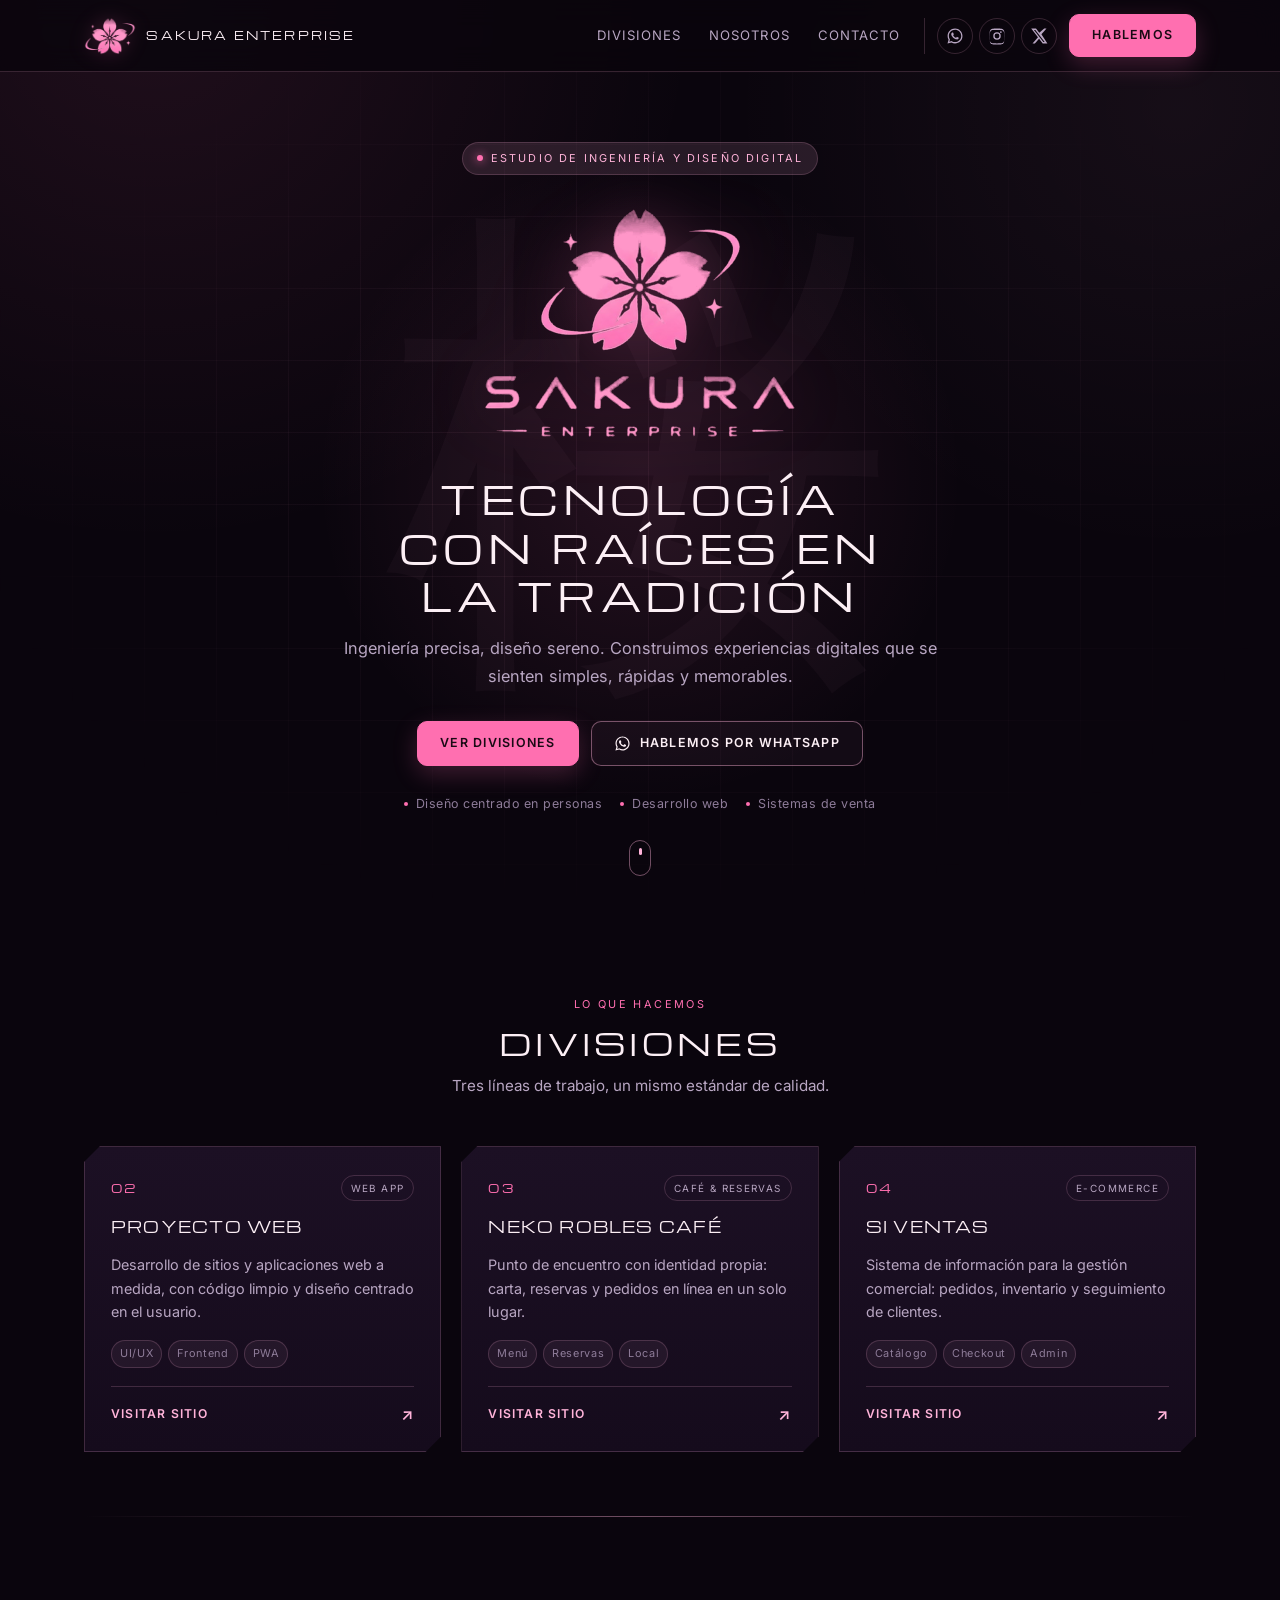
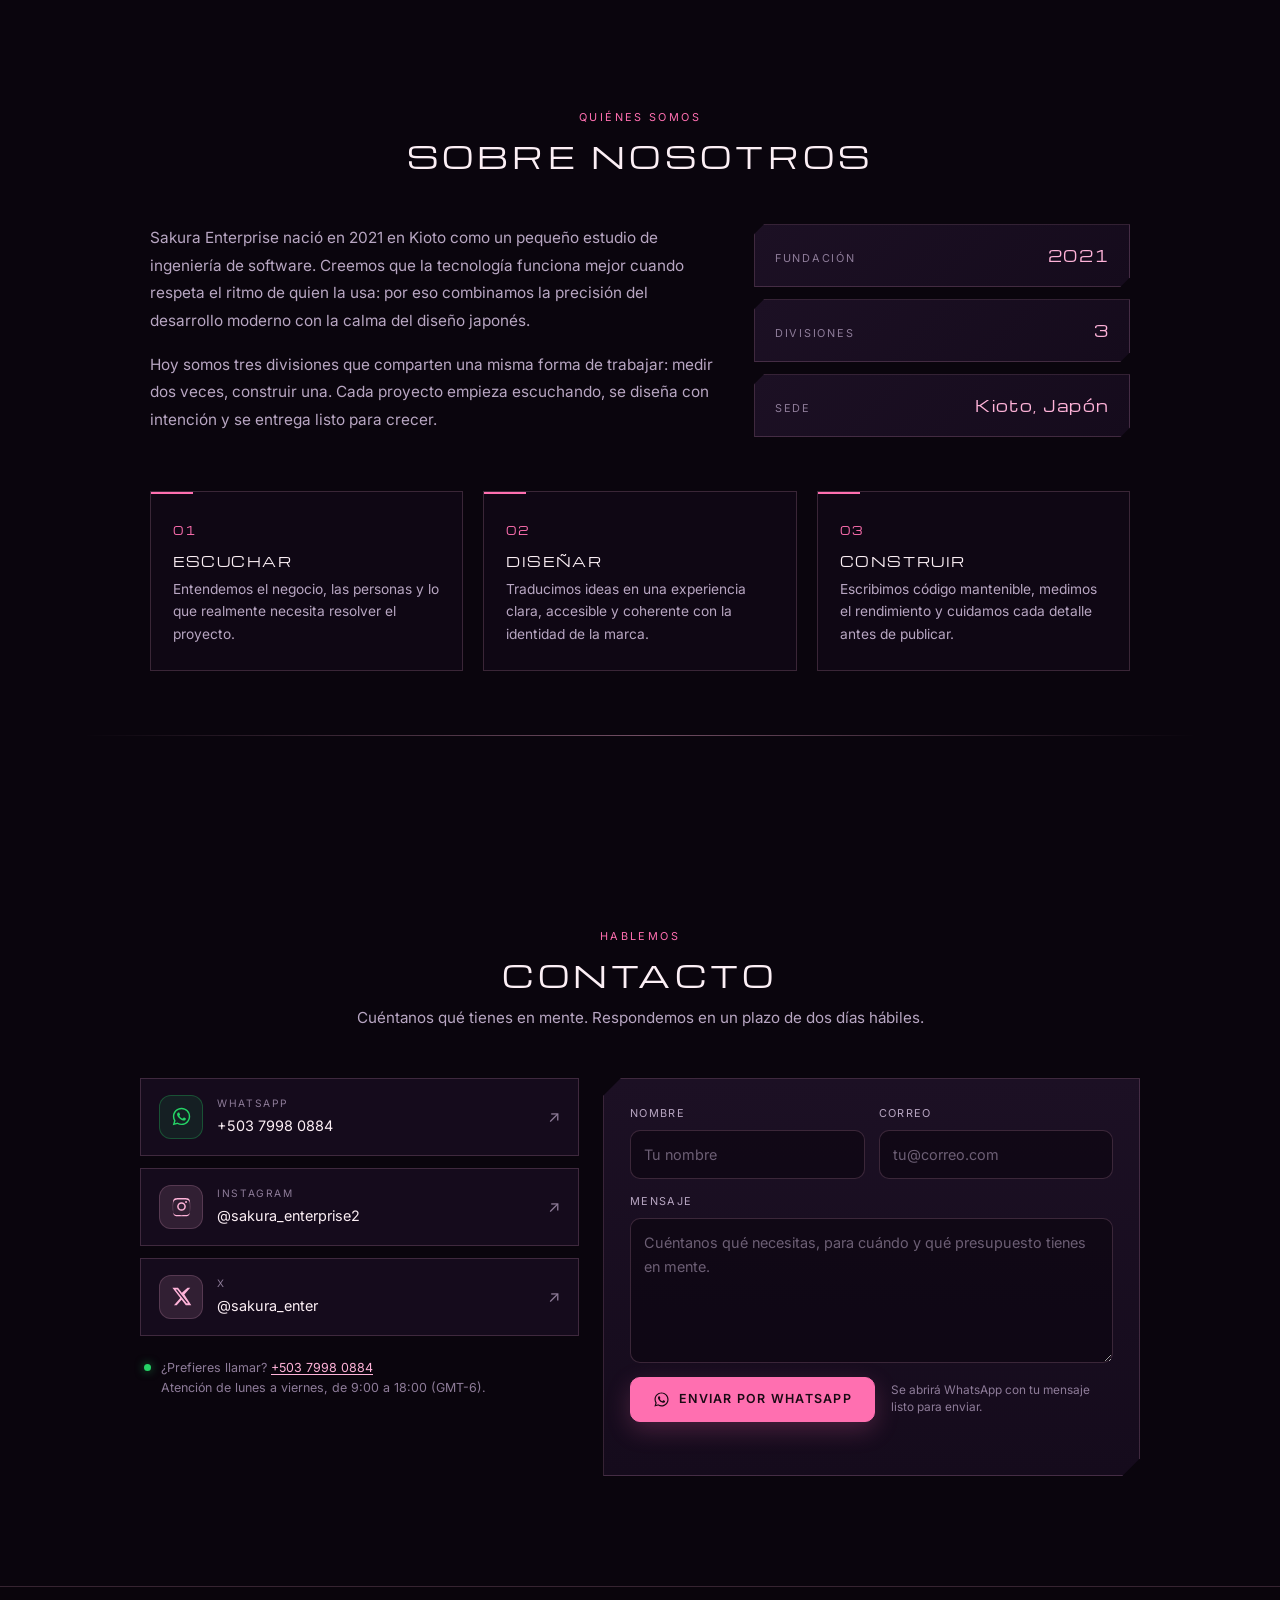
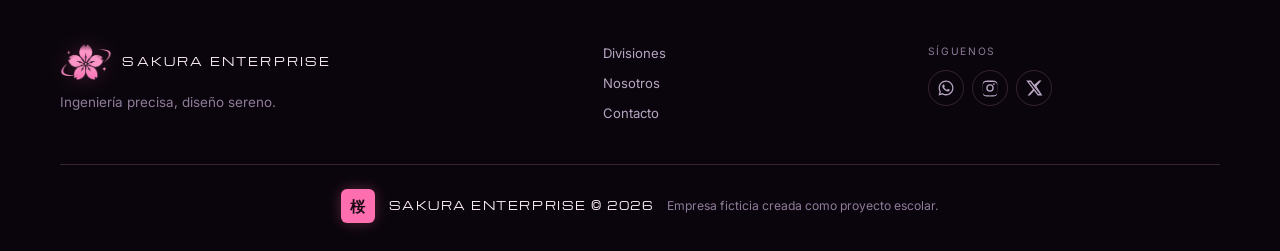
==== commit e82d3c70: "Añade enlace telefónico y documenta la redirección raíz" ====
--- a/sakura-enterprise/index.html
+++ b/sakura-enterprise/index.html
@@ -332,7 +332,7 @@
 
           <div class="contact-note">
             <span class="contact-note-dot" aria-hidden="true"></span>
-            <p>Atención de lunes a viernes, de 9:00 a 18:00 (GMT-6).</p>
+            <p>¿Prefieres llamar? <a href="tel:+50379980884">+503 7998 0884</a><br>Atención de lunes a viernes, de 9:00 a 18:00 (GMT-6).</p>
           </div>
         </div>
 
--- a/sakura-enterprise/style.css
+++ b/sakura-enterprise/style.css
@@ -916,6 +916,14 @@
 }
 
 .contact-note p { margin: 0; }
+
+.contact-note a {
+  color: var(--accent);
+  text-decoration: underline;
+  text-underline-offset: 2px;
+}
+
+.contact-note a:hover { color: var(--accent-strong); }
 
 .contact-note-dot {
   width: 7px;
